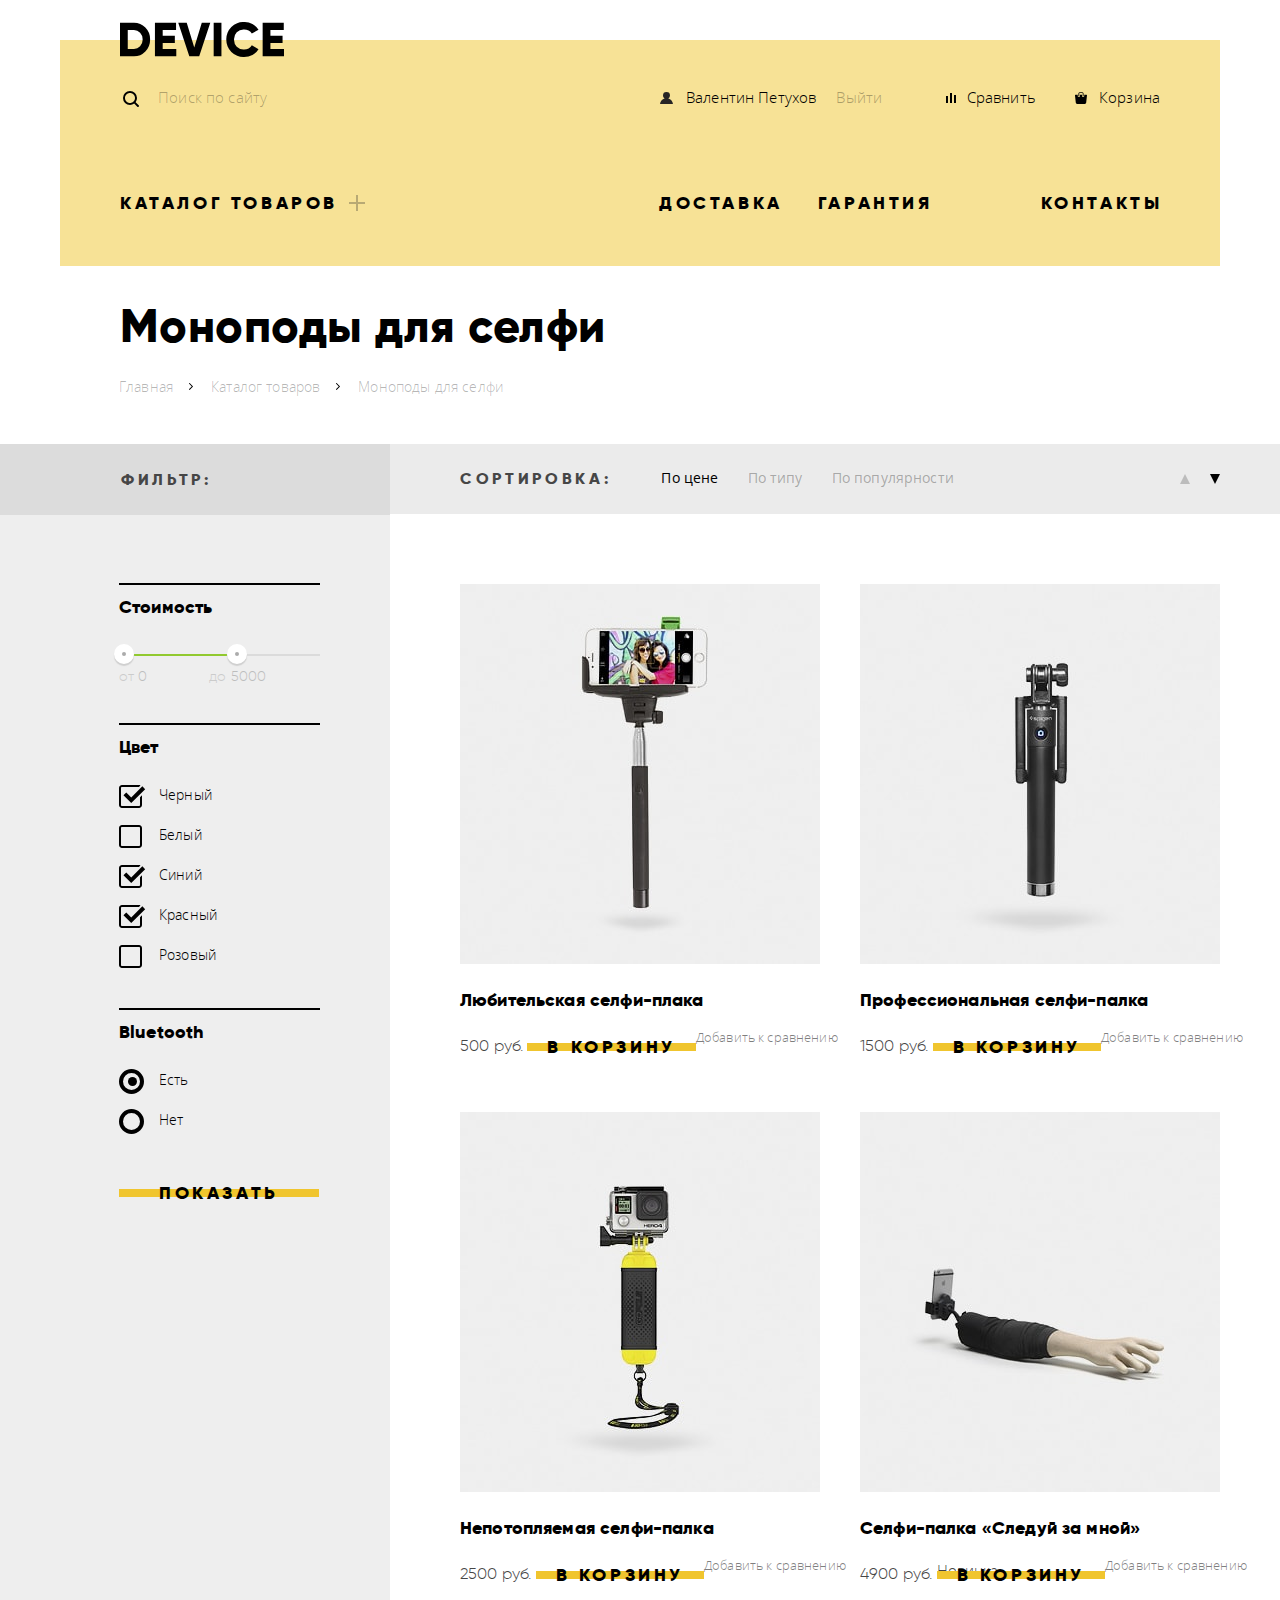
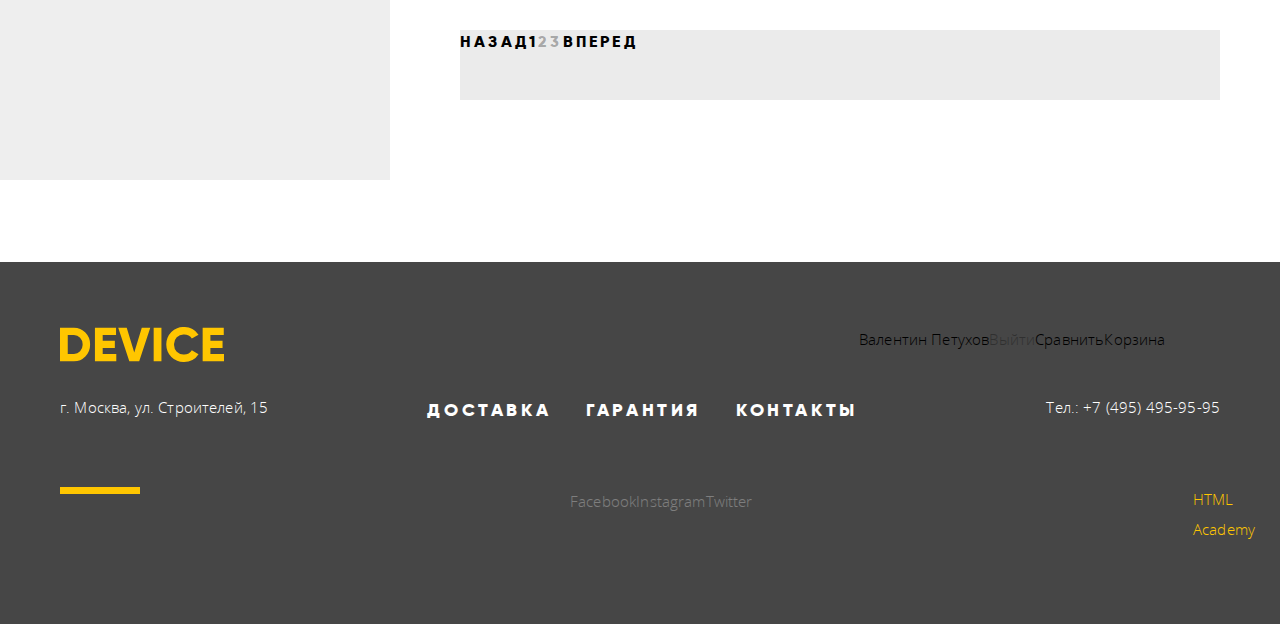
==== catalog.html @ da36613a "Закончил оформление сортировки на странице каталога" ====
<!DOCTYPE html>
<html lang="ru">
  <head>
    <meta charset="utf-8">
    <title>Девайс - Интернет магазин</title>
    <link href="css/normalize.css" rel="stylesheet">
    <link href="css/style.css" rel="stylesheet">
  </head>
  <body>
    <div class="container">
      <header class="main-header">
        <a class="main-header__home-link" href="index.html">
          <img class="logo main-header__logo" src="img/logo.svg" width="164" height="35" alt="Логотип интернет магазина Девайс">
        </a>

        <div class="main-header__row">
          <form class="search-form" action="https://echo.htmlacademy.ru" method="post">
            <label class="search-form__query-label" for="query">Поиск:</label>
            <input class="search-form__query" id="query" type="text" name="query" placeholder="Поиск по сайту">
            <button class="search-form__button" type="submit">Найти</button>
          </form>

          <a class="main-button main-button__icon main-button__icon--login" href="#" aria-label="Открыть личный кабинет">Валентин Петухов</a>
          <a class="main-button main-button__logout" href="#">Выйти</a>
          <a class="main-button main-button--align--right main-button__icon main-button__icon--compare" href="#">Сравнить</a>
          <a class="main-button main-button__icon main-button__icon--cart" href="#">Корзина</a>
        </div>

        <nav class="main-navigation main-header__navigation">
          <ul class="menu">
            <li class="menu__item menu__item--with-submenu">
              <a class="menu__link" href="catalog.html">Каталог товаров</a>
              <ul class="menu__submenu">
                <div class="menu__submenu-col-1">
                  <li class="menu__submenu-item">
                    <a class="menu__submenu-link" href="#">Виртуальная реальность</a>
                  </li>
                  <li class="menu__submenu-item">
                    <a class="menu__submenu-link" href="#">Моноподы для селфи</a>
                  </li>
                  <li class="menu__submenu-item">
                    <a class="menu__submenu-link" href="#">Экшн-камеры</a>
                  </li>
                </div>
                <div class="menu__submenu-col-2">
                  <li class="menu__submenu-item">
                    <a class="menu__submenu-link" href="#">Фитнес-браслеты</a>
                  </li>
                  <li class="menu__submenu-item">
                    <a class="menu__submenu-link" href="#">Умные часы</a>
                  </li>
                </div>
                <div class="menu__submenu-col-3">
                  <li class="menu__submenu-item">
                    <a class="menu__submenu-link" href="#">Квадрокоптеры</a>
                  </li>
                </div>
              </ul>
            </li>
            <li class="menu__item">
              <a class="menu__link" href="#">Доставка</a>
            </li>
            <li class="menu__item">
              <a class="menu__link" href="#">Гарантия</a>
            </li>
            <li class="menu__item">
              <a class="menu__link" href="#">Контакты</a>
            </li>
          </ul>
        </nav>
      </header>
    </div>

    <main class="main-content">
      <div class="container">
        <h1 class="main-content__title">Моноподы для селфи</h1>

        <ul class="breadcrumbs">
          <li class="breadcrumb-item">
            <a class="breadcrumb-item__link" href="index.html">Главная</a>
          </li>
          <li class="breadcrumb-item">
            <a class="breadcrumb-item__link" href="catalog.html">Каталог товаров</a>
          </li>
          <li class="breadcrumb-item">
            <a class="breadcrumb-item__link">Моноподы для селфи</a>
          </li>
        </ul>
      </div>

      <div class="catalog">
        <div class="catalog-filter">
          <div class="catalog-filter-header">
            <h2 class="catalog-filter__title">Фильтр:</h2>
          </div>

          <form class="form catalog-filter__form" action="https://echo.htmlacademy.ru" method="post">
            <fieldset class="form-section">
              <h3 class="form-section__title">Стоимость</h3>
              <div class="price-filter">
                <div class="price-filter__range">
                  <div class="price-filter__range-scale">
                    <div class="price-filter__range-bar"></div>
                  </div>
                  <div class="price-filter__range-toggle price-filter__range-toggle--min"></div>
                  <div class="price-filter__range-toggle price-filter__range-toggle--max"></div>
                </div>
                <div class="price-filter__controls">
                  <label class="form-label price-filter__label">от <input class="form-input price-filter__input" id="min-price" type="number" name="min-price" min="0" value="0"></label>
                  <label class="form-label price-filter__label">до <input class="form-input price-filter__input" id="max-price" type="number" name="max-price" min="1" value="5000"></label>
                </div>
              </div>
            </fieldset>

            <fieldset class="form-section">
              <h3 class="form-section__title">Цвет</h3>
              <ul class="form__components-list">
                <li class="form__component">
                  <label class="form-checkbox">
                    <input class="visually-hidden" id="color-black" type="checkbox" name="color-black" checked>
                    <span class="checkbox-indicator"></span>
                    Черный
                  </label>
                </li>
                <li class="form__component">
                  <label class="form-checkbox">
                    <input class="visually-hidden" id="color-white" type="checkbox" name="color-white">
                    <span class="checkbox-indicator"></span>
                    Белый
                  </label>
                </li>
                <li class="form__component">
                  <label class="form-checkbox">
                    <input class="visually-hidden" id="color-blue" type="checkbox" name="color-blue" checked>
                    <span class="checkbox-indicator"></span>
                    Синий
                  </label>
                </li>
                <li class="form__component">
                  <label class="form-checkbox">
                    <input class="visually-hidden" id="color-red" type="checkbox" name="color-red" checked>
                    <span class="checkbox-indicator"></span>
                    Красный
                  </label>
                </li>
                <li class="form__component">
                  <label class="form-checkbox">
                    <input class="visually-hidden" id="color-pink" type="checkbox" name="color-pink">
                    <span class="checkbox-indicator"></span>
                    Розовый
                  </label>
                </li>
              </ul>
            </fieldset>

            <fieldset class="form-section form-section__bluetooth">
              <h3 class="form-section__title">Bluetooth</h3>
              <ul class="form__components-list">
                <li class="form__component">
                  <label class="form-radio">
                    <input class="visually-hidden" id="bluetooth-have" type="radio" name="bluetooth" value="have" checked> Есть
                    <span class="checkbox-indicator"></span>
                  </label>
                </li>
                <li class="form__component">
                  <label class="form-radio">
                    <input class="visually-hidden" id="bluetooth-havent" value="havent" type="radio" name="bluetooth"> Нет
                    <span class="checkbox-indicator"></span>
                  </label>
                </li>
              </ul>
            </fieldset>
            <button class="button catalog-filter__button" type="submit">Показать</button>
          </form>
        </div>

        <div class="catalog-main">
          <div class="catalog-sort">
            <div class="catalog-sort__container">
              <h2 class="catalog-sort__title">Сортировка:</h2>
              <ul class="catalog-sort__list">
                <li class="catalog-sort__item catalog-sort__item--active">
                  <a class="catalog-sort__link" href="#">По цене</a>
                </li>
                <li class="catalog-sort__item">
                  <a class="catalog-sort__link" href="#">По типу</a>
                </li>
                <li class="catalog-sort__item">
                  <a class="catalog-sort__link" href="#">По популярности</a>
                </li>
              </ul>

              <ul class="catalog-sort__order-list">
                <li class="catalog-sort__order-item">
                  <a class="catalog-sort__order-link catalog-sort__order-link--order--desc" href="#">По возрастанию</a>
                </li>
                <li class="catalog-sort__order-item catalog-sort__item--active">
                  <a class="catalog-sort__order-link catalog-sort__order-link--order--asc" href="#">По убыванию</a>
                </li>
              </ul>
            </div>
          </div> <!-- catalog-sort -->

          <div class="catalog-items">
            <ul class="catalog-items-list">
              <li class="catalog-item">
                <img class="catalog-item__image" src="img/items/item-1.jpg" width="360" height="380" alt="Фото Любительская селфи-плака">
                <h2 class="catalog-item__title">Любительская селфи-плака</h2>
                <span class="catalog-item__price">500 руб.</span>
                <a class="button catalog-item__button-into-cart" href="#">В корзину</a>
                <a class="catalog-item__button-to-compare" href="#">Добавить к сравнению</a>
              </li>
              <li class="catalog-item">
                <img class="catalog-item__image" src="img/items/item-2.jpg" width="360" height="380" alt="Фото Профессиональная селфи-палка">
                <h2 class="catalog-item__title">Профессиональная селфи-палка</h2>
                <span class="catalog-item__price">1500 руб.</span>
                <a class="button catalog-item__button-into-cart" href="#">В корзину</a>
                <a class="catalog-item__button-to-compare" href="#">Добавить к сравнению</a>
              </li>
              <li class="catalog-item">
                <img class="catalog-item__image" src="img/items/item-3.jpg" width="360" height="380" alt="Фото Непотопляемая селфи-палка">
                <h2 class="catalog-item__title">Непотопляемая селфи-палка</h2>
                <span class="catalog-item__price">2500 руб.</span>
                <a class="button catalog-item__button-into-cart" href="#">В корзину</a>
                <a class="catalog-item__button-to-compare" href="#">Добавить к сравнению</a>
              </li>
              <li class="catalog-item catalog-item--new">
                <img class="catalog-item__image" src="img/items/item-4.jpg" width="360" height="380" alt="Фото Селфи-палка «Следуй за мной»">
                <h2 class="catalog-item__title">Селфи-палка «Следуй за мной»</h2>
                <span class="catalog-item__price">4900 руб.</span>
                <span class="catalog-item__new">Новинка</span>
                <a class="button catalog-item__button-into-cart" href="#">В корзину</a>
                <a class="catalog-item__button-to-compare" href="#">Добавить к сравнению</a>
              </li>
            </ul>

            <ul class="pagination catalog-items__pagination">
              <li class="pagination-item">
                <a class="pagination-item__button" href="#">Назад</a>
              </li>
              <li class="pagination-item pagination-item--current">
                <a class="pagination-item__page-button" href="#">1</a>
              </li>
              <li class="pagination-item">
                <a class="pagination-item__page-button" href="#">2</a>
              </li>
              <li class="pagination-item">
                <a class="pagination-item__page-button" href="#">3</a>
              </li>
              <li class="pagination-item">
                <a class="pagination-item__button" href="#">Вперед</a>
              </li>
            </ul>
          </div>
        </div> <!-- catalog-main -->
      </div> <!-- catalog -->
    </main>

    <footer class="main-footer">
      <div class="container">
        <div class="main-footer__row1">
          <a class="home-link main-footer__home-link">
            <img class="logo" src="img/logo_yellow.svg" width="164" height="35" alt="Логотип интернет магазина Девайс">
          </a>

          <div class="main-footer__buttons">
            <a class="main-footer__button main-footer__button--user-cabinet" href="#" aria-label="Открыть личный кабинет">Валентин Петухов</a>
            <a class="main-footer__button main-footer__button--logout" href="#">Выйти</a>
            <a class="main-footer__button main-footer__button--compare" href="#">Сравнить</a>
            <a class="main-footer__button main-footer__button--cart" href="#">Корзина</a>
          </div>
        </div>

        <div class="main-footer__row2">
          <div class="main-navigation main-footer__navigation">
            <ul class="menu menu--white">
              <li class="menu__item">
                <a class="menu__link" href="#">Доставка</a>
              </li>
              <li class="menu__item">
                <a class="menu__link" href="#">Гарантия</a>
              </li>
              <li class="menu__item">
                <a class="menu__link" href="#">Контакты</a>
              </li>
            </ul>
          </div>

          <h2 class="visually-hidden">Наши контакты</h2>

          <p class="main-footer__address">
            <a class="main-footer__link" href="#">г. Москва, ул. Строителей, 15</a>
          </p>
          <p class="main-footer__phone">
            Тел.: <a class="main-footer__link" href="tel:74954959595">+7 (495) 495-95-95</a>
          </p>
        </div>

        <div class="main-footer__row3">
          <div class="main-footer-socials">
            <ul class="socials-list">
              <li class="social-item">
                <a class="social-item__button social-item__button--type--fb" href="#">Facebook</a>
              </li>
              <li class="social-item">
                <a class="social-item__button social-item__button--type--insta" href="#">Instagram</a>
              </li>
              <li class="social-item">
                <a class="social-item__button social-item__button--type--tw" href="#">Twitter</a>
              </li>
            </ul>
          </div>

          <a class="copyright-button" href="https://htmlacademy.ru/intensive/htmlcss">HTML Academy</a>
        </div>
      </div>
    </footer>
  </body>
</html>
---- css/style.css ----
/******** font-faces *********/
@font-face {
  font-weight: 300;
  font-family: "Open Sans";
  font-style: normal;

  src: url("../fonts/opensanslight.woff") format("woff"),
   url("../fonts/opensanslight.woff2") format("woff2");
}

@font-face {
  font-weight: 400;
  font-family: "Open Sans";
  font-style: normal;

  src: url("../fonts/opensans.woff") format("woff"),
  url("../fonts/opensans.woff2") format("woff2");
}

@font-face {
  font-weight: 300;
  font-family: "Gilroy";
  font-style: normal;

  src: url("../fonts/gilroylight.woff") format("woff"),
  url("../fonts/gilroylight.woff2") format("woff2");
}

@font-face {
  font-weight: 800;
  font-family: "Gilroy";
  font-style: normal;

  src: url("../fonts/gilroyextrabold.woff") format("woff"),
  url("../fonts/gilroyextrabold.woff2") format("woff2");
}


/******** common *********/
body {
  margin: 0;
  padding: 0;

  font-weight: 300;
  font-size: 15px;
  line-height: 30px;
  font-family: "Open Sans", Arial, sans-serif;
  color: #464646;

  background-color: #ffffff;
  letter-spacing: 0.01em;
}

a {
  color: #000000;
  text-decoration: none;
}

img {
  max-width: 100%;
  height: auto;
}

.visually-hidden:not(:focus):not(:active),
input[type="checkbox"].visually-hidden,
input[type="radio"].visually-hidden {
  position: absolute;

  width: 1px;
  height: 1px;
  margin: -1px;
  border: 0;
  padding: 0;

  white-space: nowrap;

  clip-path: inset(100%);
  clip: rect(0 0 0 0);
  overflow: hidden;
}

.container {
  width: 1160px;
  margin: 0 auto;
  padding: 0 20px;
}

.main-content__title {
  margin: 0;
  margin-top: 36px;
  margin-bottom: 21px;
  padding: 0;
  padding-left: 60px;

  font-weight: 800;
  font-size: 47px;
  line-height: 48px;
  font-family: "Gilroy", Arial, sans-serif;
  color: #000000;
  letter-spacing: 0.01em;
}

.section-title {
  margin: 0;
  margin-bottom: 43px;
  padding: 0;

  font-weight: 800;
  font-size: 47px;
  line-height: 48px;
  font-family: "Gilroy", Arial, sans-serif;
  color: #000000;
  letter-spacing: 0.01em;
}


/******** form *********/
.form-section {
  margin: 0;
  margin-top: 27px;
  padding: 0;

  border: none;
  border-top: 2px solid #000000;
}

.form-section__title {
  margin: 0;
  margin-top: 10px;
  padding: 0;

  font-weight: 800;
  font-size: 18px;
  line-height: 24px;
  font-family: "Gilroy", Arial, sans-serif;
  color: #000000;
}


.form__components-list {
  margin: 0;
  margin-top: 16px;
  padding: 0;

  list-style: none;
}

.form-checkbox {
  position: relative;

  padding-left: 40px;

  font-size: 14px;
  line-height: 40px;
  color: #000000;

  cursor: pointer;
}

.form-checkbox input[type="checkbox"] + .checkbox-indicator {
  position: absolute;
  top: 0;
  left: 0;

  height: 23px;
  width: 27px;

  background: url("../img/checkbox_off.svg") 0 0 no-repeat;
}

.form-checkbox input[type="checkbox"]:checked + .checkbox-indicator {
  background-image: url("../img/checkbox_on.svg")
}

.form-radio {
  position: relative;

  padding-left: 40px;

  font-size: 14px;
  line-height: 40px;
  color: #000000;

  cursor: pointer;
}

.form-radio input[type="radio"] + .checkbox-indicator {
  position: absolute;
  top: 50%;
  left: 0;

  height: 17px;
  width: 17px;
  margin-top: -11px;

  border: 4px solid #000000;
  border-radius: 50%;
}

.form-radio input[type="radio"]:checked + .checkbox-indicator::before {
  content: "";
  position: absolute;
  top: 50%;
  left: 50%;

  height: 9px;
  width: 9px;
  margin-top: -4px;
  margin-left: -4px;

  background-color: #000000;
  border-radius: 50%;
}

.form-checkbox:hover input[type="checkbox"] + .checkbox-indicator,
.form-radio:hover input[type="radio"] + .checkbox-indicator {
  opacity: 0.6;
}

.form-checkbox:active input[type="checkbox"] + .checkbox-indicator,
.form-radio:active input[type="radio"] + .checkbox-indicator {
  opacity: 1;
}

.form-checkbox input[type="checkbox"]:disabled + .checkbox-indicator,
.form-radio input[type="radio"]:disabled + .checkbox-indicator {
  opacity: 0.25;
}

.form-checkbox input[type="checkbox"]:focus + .checkbox-indicator,
.form-radio input[type="radio"]:focus + .checkbox-indicator {
  outline: thin dotted;
  outline: 5px auto -webkit-focus-ring-color;
}

/******** button *********/
.button {
  position: relative;
  z-index: 1;

  display: inline-block;
  box-sizing: border-box;
  min-height: 40px;
  padding: 0 20px;

  font-weight: 700;
  font-size: 18px;
  line-height: 40px;
  font-family: "Gilroy", Arial, sans-serif;
  vertical-align: middle;
  text-align: center;
  color: #000000;
  text-transform: uppercase;
  letter-spacing: 0.2em;

  background-color: transparent;
  border: none;
}

.button::before {
  content: "";
  position: absolute;
  top: 50%;
  left: 0;
  z-index: -1;

  width: 100%;
  height: 8px;
  margin-top: -4px;

  background-color: #f0c52e;
}

.button:hover::before {
  top: 0;

  height: 100%;
  margin: 0;
}

.button:active {
  color: rgba(0, 0, 0, 0.3);
}


/******** breadcrumbs *********/
.breadcrumbs {
  display: flex;
  margin: 0;
  margin-bottom: 43px;
  padding: 0;
  padding-left: 21px;
  list-style: none;
}

.breadcrumb-item {
  position: relative;
  padding-left: 38px;
}

.breadcrumb-item:not(:first-child)::before {
  content: "";
  position: absolute;
  top: 12px;
  left: 16px;

  display: block;
  height: 7px;
  width: 4px;

  background: url("../img/nav-arrow.svg") 0 0 no-repeat;
}

.breadcrumb-item__link {
  font-weight: 300;
  font-size: 14px;
  line-height: 24px;
  font-family: "Open Sans", Arial, sans-serif;
  color: rgba(0, 0, 0, 0.3);
}

.breadcrumb-item__link:hover,
.breadcrumb-item__link:focus {
  color: rgba(0, 0, 0, 0.6);
}

.breadcrumb-item__link:active {
  color: rgba(0, 0, 0, 0.1);
}


/******** main-header *********/
.main-header {
  display: flex;
  flex-direction: column;
  margin-top: 40px;
  padding: 42px 60px 48px;

  position: relative;

  background-color: #f7e296;
}

.main-header__row {
  display: flex;
  flex-shrink: 0;
  margin-bottom: 27px;
}

.home-link:hover,
.home-link:focus {
  opacity: 0.6;
}

.home-link:active {
  opacity: 0.3;
}

.main-header__home-link {
  position: absolute;
  top: -18px;
}

.logo {
  width: 164px;
  height: 35px;
}

.main-button {

  display: block;

  vertical-align: middle;
  color: #000000;

  margin-left: 37px;
}

.main-button:hover,
.main-button:focus {
  opacity: 0.6;
}

.main-button:active {
  opacity: 0.3;
}

.main-button--align--right {
  margin-left: auto;
}

.main-button__icon {
  position: relative;
  padding-left: 26px;
}

.main-button__icon::before {
  content: "";
  position: absolute;
  top: 9px;
  left:0;

  width: 13px;
  height: 13px;

  background-repeat: no-repeat;
  background-position: center;
}

.main-button__icon--login::before {
  background-image: url("../img/icons/user.svg");
}

.main-button__icon--compare::before {
  left: 4px;
  background-image: url("../img/icons/compare.svg");
}

.main-button__icon--cart::before {
  left: 2px;
  background-image: url("../img/icons/cart.svg");
}

.main-button__logout {
  margin-left: 20px;
  opacity: 0.3;
}


/******** search-form *********/
.search-form {
  width: 441px;
  margin: 0;
  margin-right: 62px;
  padding: 0;

}

.search-form__query-label {
  position: relative;

  display: inline-block;
  margin: 0;
  padding: 0;

  font-size: 0px;
}

.search-form__query-label::before {
  content: "";
  position: absolute;
  top: 0;
  left: 3px;

  width: 16px;
  height: 16px;

  background-image: url("../img/icons/search.svg");
  background-repeat: no-repeat;
  background-position: center;
}

.search-form__query {
  box-sizing: border-box;
  width: 356px;
  margin: 0;
  margin-left: -5px;
  padding: 0;
  padding-bottom: 8px;
  padding-left: 38px;

  font: inherit;
  letter-spacing: inherit;
  vertical-align: middle;

  background: none;
  border: none;
  border-bottom: 2px solid transparent;
}

.search-form__query::-webkit-input-placeholder {
    color: rgba(0, 0, 0, 0.3);
 }
.search-form__query:-ms-input-placeholder {
  color: rgba(0, 0, 0, 0.3);
}
.search-form__query::-ms-input-placeholder {
  color: rgba(0, 0, 0, 0.3);
}
.search-form__query::placeholder {
  color: rgba(0, 0, 0, 0.3);
}

.search-form__query:focus::-webkit-input-placeholder,
.search-form__query:hover::-webkit-input-placeholder {
    color: rgba(0, 0, 0, 0.6);
 }
.search-form__query:focus:-ms-input-placeholder,
.search-form__query:hover:-ms-input-placeholder {
  color: rgba(0, 0, 0, 0.6);
}
.search-form__query:focus::-ms-input-placeholder,
.search-form__query:hover::-ms-input-placeholder {
  color: rgba(0, 0, 0, 0.6);
}
.search-form__query:focus::placeholder,
.search-form__query:hover::placeholder {
  color: rgba(0, 0, 0, 0.6);
}

.search-form__query:focus {
  border-bottom: 2px solid #000000;
  outline: none;
}

.search-form__button {
  width: 85px;
  height: 49px;
  margin-top: -10px;
  margin-left: -4px;

  font: inherit;
  vertical-align: middle;
  text-align: center;
  color: #000000;

  background: none;
  border: 2px solid #000000;
  visibility: hidden;
}

.search-form__button:focus,
.search-form__button:hover,
.search-form__query:focus + .search-form__button {
  visibility: visible;
}

.search-form__button:hover,
.search-form__button:focus {
  color: rgb(255, 255, 255);

  background-color: #000000;
}

.search-form__button:active {
  color: rgba(255, 255, 255, 0.3);

  background-color: #000000;
}


/******** menu *********/
.menu {
  display: flex;
  flex-wrap: nowrap;
  margin: 0;
  padding: 0;
  list-style: none;
}

.menu__item {
  flex-shrink: 0;
}

.menu__item:nth-child(2) {
  margin-left: 291px;
}

.menu__item:nth-child(3) {
  margin-left: 35px;
}

.menu__item:last-child {
  margin-left: 108px;
}

.menu__item--with-submenu {
  position: relative;
  padding-right: 30px;
}

.menu__item--with-submenu::before,
.menu__item--with-submenu::after {
  content: "";
  position: absolute;
  top: 14px;
  right: 3px;

  width: 16px;
  height: 2px;

  background-color: #b8a974;
}

.menu__item--with-submenu::after {
  transform: rotate(90deg);
}

.menu__link {
  font-weight: 800;
  font-size: 18px;
  line-height: 24px;
  font-family: "Gilroy", Arial, sans-serif;
  color: #000000;
  text-transform: uppercase;
  letter-spacing: 0.2em;
}

.menu__link:hover,
.menu__link:focus {
  opacity: 0.6;
}

.menu__link:active {
  opacity: 0.3;
}

.menu__submenu {
  position: absolute;
  left: -60px;
  z-index: 10;

  display: none;
  justify-content: space-between;
  width: 600px;
  margin: 0;
  padding: 21px 500px 31px 60px;

  list-style: none;

  background-color: #f7e296;
}

.menu__link:focus + .menu__submenu,
.menu__item--with-submenu:hover > .menu__submenu,
.menu__submenu:focus {
  display: flex;
}

.menu__submenu-col-1 {
  width: 200px;
}

.menu__submenu-col-2,
.menu__submenu-col-3 {
  width: 160px;
}

.menu__submenu-link {
  display: block;
  padding-bottom: 6px;

  color: #000000;
}

.menu__submenu-link:hover,
.menu__submenu-link:focus {
  opacity: 0.6;
}

.menu__submenu-link:active {
  opacity: 0.3;
}

.menu--white .menu__link {
  color: #ffffff;
}


/******** slides *********/
.slides {
  position: relative;

  min-height: 520px;
  margin-bottom: 74px;

  box-shadow: inset 0 112px 0 0 #f7e296;
}

.slides::before {
  content: "";
  position: absolute;
  top: 38px;
  right: 460px;

  width: 100px;
  height: 7px;

  background-color: #ffffff;
}

.slides-list {
  margin: 0;
  padding: 0;

  list-style: none;

  counter-reset: slides-counter;
}

.slide {
position: relative;

  display: flex;
  justify-content: space-between;

  counter-increment: slides-counter;
}

.slide::before {
  content: "0" counter(slides-counter);
  position: absolute;
  top: 61px;
  left: 905px;

  font-weight: 800;
  font-size: 179px;
  font-family: "Gilroy", Arial, sans-serif;
  color: #ffffff;
}

.slide-1::before {
  left: 928px;
}

.slide-2::before {
  left: 905px;
}

.slide-3::before {
  left: 901px;
}

.slide__image-container {
  position: relative;
  width: 560px;
}

.slide__image {
  display: block;
}

.slide-1 .slide__image {
  margin: 0 auto;
}

.slide-2 .slide__image {
  position: absolute;
  top: 13px;
  left: 116px;
}

.slide-3 .slide__image {
  position: absolute;
  top: 66px;
  left: 31px;
}

.slide__details {
  z-index: 1;

  display: flex;
  flex-direction: column;
  width: 501px;
  padding-right: 59px;
}

.slide__lead {
  display: block;
  margin-top: 80px;

  font-weight: 800;
  font-size: 47px;
  line-height: 56px;
  font-family: "Gilroy", Arial, sans-serif;
  color: #000000;
  letter-spacing: 0.01em;
}

.slide__description {
  margin: 0;
  margin-top: 20px;
  padding: 0;
  padding-right: 40px;
}

.slide-1 .slide__description {
  padding-right: 20px;
}

.slide__detail-button {
  width: 220px;
  margin: 42px 0 48px;
}

.slide__parameters {
  order: 3;
  border-collapse: collapse;
}

.slide__parameters tbody {
  display: flex;
  margin-left: -76px;
}

.slide__parameters tr {
  display: flex;
  flex-direction: column;
  margin-left: 76px;
}

.slide-3 .slide-3__parameter-2 {
  margin-left: 43px;
}

.slide__parameter-name {
  padding-top: 7px;

  font-size: 13px;
  line-height: 20px;
  order: 1;
}

.slide__parameter-value {
  font-weight: 300;
  font-size: 36px;
  line-height: 48px;
  font-family: "Gilroy", Arial, sans-serif;
  color: #000000;
}

.slides__buttons {
  position: absolute;
  right: 93px;
  bottom: 177px;

  display: flex;
  margin: 0;
  padding: 0;

  list-style: none;
}

.slides__button {
  position: relative;

  width: 12px;
  height: 12px;
  margin-left: 31px;

  font-size: 0;
}

.slides__button::before {
  content: "";
  position: absolute;
  top: 0;
  left: 0;

  width: 11px;
  height: 11px;

  border: 1px solid #000000;
  border-radius: 50%;
}

.slides__button--active::after {
  content: "";
  position: absolute;
  top: 4px;
  left: 4px;

  width: 3px;
  height: 3px;

  border: 1px solid #000000;
  border-radius: 50%;
}


/******** popular-categories *********/
.popular-categories {
  margin-bottom: 71px;
}

.catalog-categories-list {
  display: flex;
  flex-wrap: wrap;
  margin: 0;
  margin-top: -40px;
  margin-left: -40px;
  padding: 0;

  list-style: none;
}

.catalog-category {
  width: 160px;
  margin-top: 40px;
  margin-left: 40px;

}

.catalog-category__button {
  position: relative;

  display: block;
  box-sizing: border-box;
  min-height: 250px;
  padding-top: 192px;

  font-weight: 800;
  font-size: 18px;
  line-height: 24px;
  font-family: "Gilroy", Arial, sans-serif;
  color: #000000;
}


 .catalog-category__button::before {
  content: "";
  position: absolute;
  top: 0;
  left: 0;

  width: 160px;
  height: 160px;

  background-color: #f7e296;
}

.catalog-category__button:hover::before ,
.catalog-category__button:focus::before {
  background-color: #f0c52e;
}

.catalog-category__button::after {
  content: "";
  position: absolute;
  top: 0;
  left: 0;

  width: 160px;
  height: 160px;

  background-repeat: no-repeat;
  background-position: center;
}

.catalog-category--vr .catalog-category__button::after {
  background-image: url("../img/categories/vr.svg");
}

.catalog-category--monopod .catalog-category__button::after {
  top: 19px;

  background-image: url("../img/categories/monopod.svg");
}

.catalog-category--action-camera .catalog-category__button::after {
  left: 5px;

  background-image: url("../img/categories/action_camera.svg");
}

.catalog-category--fitness-band .catalog-category__button::after {
  background-image: url("../img/categories/fitness_band.svg");
}

.catalog-category--smart-watch .catalog-category__button::after {
  left: 4px;

  background-image: url("../img/categories/smart_watch.svg");
}

.catalog-category--quadrupter .catalog-category__button::after {
  top: 2px;

  background-image: url("../img/categories/quadrupter.svg");
}

.catalog-category__button:active {
  color: rgba(0, 0, 0, 0.3);
}

.catalog-category__button:active::after {
  opacity: 0.3;
}


/******** services *********/
.services {
  min-height: 288px;
  margin-bottom: 94px;
  padding-top: 100px;

  background-color: #e5e5e5;
  background-clip: content-box;
}

.services__container {
  display: flex;
  justify-content: space-between;
  margin-top: -100px;
}

.services__buttons {
  min-height: 263px;
  width: 277px;
  margin: 0;
  padding: 0;
  padding-top: 56px;

  list-style: none;

  border-right: 7px solid #000000;
}

.services__buttons li {
  margin-top: 24px;
}

.service-button {
  box-sizing: content-box;
  width: 160px;
  padding: 0;
}

.service-button--active,
.service-button:active {
  padding-right: 120px;

  color: #f7e184;

  background-color: #000000;
}

.service-button--active::before,
.service-button:active::before {
  display: none;
}

.services-list {
  width: 700px;
  margin: 0;
  padding: 0;
  padding-right: 60px;

  list-style: none;
}

.service {
  position: relative;
}

.service::before {
  content: "";
  position: absolute;

  background-repeat: no-repeat;
}

.service--delivery::before {
  top: 19px;
  right: 7px;

  width: 136px;
  height: 164px;

  background-image: url("../img/delivery.svg");
}

.service--warranty::before {
  top: -5px;
  right: -14px;

  width: 171px;
  height: 195px;

  background-image: url("../img/warranty.svg");
}

.service--credit::before {
  top: -5px;
  right: 9px;

  width: 156px;
  height: 188px;

  background-image: url("../img/credit.svg");
}

.service__title {
  margin: 0;
  margin-top: 66px;
  padding: 0;

  font-weight: 800;
  font-size: 47px;
  line-height: 63px;
  font-family: "Gilroy", Arial, sans-serif;
  color: #000000;
  letter-spacing: 0.03em;
}

.service__description {
  margin: 0;
  margin-top: 23px;
  padding: 0;
  padding-right: 210px;

  letter-spacing: 0.02em;
}


/******** brands *********/
.brands {
  margin-bottom: 80px;
}

.brands-list {
  display: flex;
  flex-wrap: wrap;
  justify-content: center;
  margin: 0;
  margin-left: -40px;
  padding: 0;

  list-style: none;
}

.brand {
  width: 260px;
  height: 100px;
  margin-left: 40px;
  filter: grayscale(100%);
  opacity: 0.2;
}

.brand:hover {
  filter: none;
  opacity: 1;
}

.about-and-contacts-row {
  display: flex;
  justify-content: space-between;
}

/******** about *********/
.about {
  position: relative;

  width: 480px;
  padding-top: 65px;
  padding-right: 80px;
}

.about::before {
  content: "";
  position: absolute;
  top: 13px;
  left: 0;

  display: block;
  width: 80px;
  height: 7px;

  background-color: #000000;
}

.about__text {
  margin: 0;
  margin-bottom: 30px;
  padding: 0;

  letter-spacing: 0;
}

.delivery-list {
  margin: 0;
  margin-top: 66px;
  padding: 0;

  list-style: none;
}

.delivery-item {
  position: relative;

  padding-left: 35px;

  font-weight: 800;
  font-size: 16px;
  line-height: 40px;
  font-family: "Gilroy", Arial, sans-serif;
  color: #000000;
}

.delivery-item::before {
  content: "";
  position: absolute;
  top: 16px;
  left: 1px;

  width: 4px;
  height: 4px;

  border: 2px solid #e5e5e5;
  border-radius: 50%;
}

.about__button {
  width: 260px;
  margin-top: 54px;
}


/******** contacts *********/
.contacts {
  position: relative;

  width: 560px;
  padding-top: 65px;
}

.contacts::before {
  content: "";
  position: absolute;
  top: 13px;
  left: 0;

  display: block;
  width: 80px;
  height: 7px;

  background-color: #000000;
}

.contacts__text {
  margin: 0;
  margin-bottom: 40px;
  padding: 0;

  letter-spacing: 0;
}

.contacts__map-image {
  width: 560px;
  height: 220px;
}

.contacts__button {
  width: 260px;
  margin-top: 61px;
}


/******** main-footer *********/
.main-footer {
  margin-top: 82px;
  padding: 65px 0 80px;

  color: #ffffff;

  background-color: #464646;
}

.main-footer__row1 {
  display: flex;
  justify-content: space-between;
  margin-bottom: 21px;
}

.main-footer__row2 {
  display: flex;
  margin-bottom: 45px;
}

.main-footer__row3 {
  position: relative;

  display: flex;
}

.main-footer__row3::before {
  content: "";
  position: absolute;
  bottom: 50px;
  left: 0;

  display: block;
  height: 7px;
  width: 80px;

  background-color: #ffc600;
}

.main-footer__buttons {
  display: flex;
  min-width: 361px;
  margin-top: -3px;
}

.main-footer__buttons .main-button {
  color: rgba(255, 255, 255, 0.7);
}

.main-footer__buttons .main-button:hover,
.main-footer__buttons .main-button:focus {
  color: rgba(255, 255, 255, 1);
}

.main-footer__buttons .main-button:active {
  color: rgba(255, 255, 255, 0.3);
}

.main-footer__buttons .main-button__icon--login::before {
  background-image: url("../img/icons/user_yellow.svg");
}

.main-footer__buttons .main-button__icon--compare::before {
  left: 4px;

  background-image: url("../img/icons/compare_yellow.svg");
}

.main-footer__buttons .main-button__icon--cart::before {
  left: 2px;

  background-image: url("../img/icons/cart_yellow.svg");
}

.main-footer__button--logout {
  opacity: 0.3;
}

.main-footer__navigation {
  order: 1;
  margin-top: 3px;
  margin-left: 124px;
}

.main-footer__navigation .menu__item {
  margin-left: 35px;
}


.main-footer__address {
  order: 0;
  margin: 0;
  padding: 0;
}

.main-footer__phone {
  order: 2;
  margin: 0;
  margin-left: auto;
  padding: 0;
}

.main-footer__link {
  color: #ffffff;
}

.main-footer-socials {
  margin-top: 16px;
  margin-left: 510px;
}

.socials-list {
  display: flex;
  justify-content: space-between;
  width: 140px;
  margin: 0;
  padding: 0;

  list-style: none;
}

.social-item__button {
  color: #ffffff;

  opacity: 0.3;
}

.social-item__button:hover,
.social-item__button:focus {
  opacity: 0.6;
}

.social-item__button:active {
  opacity: 0.1;
}

.social-item__image {
  width: 32px;
  height: 32px;
}

.copyright-button {
  margin-top: 14px;
  margin-left: 483px;

  color: #ffc600;
}

.copyright-button:hover,
.copyright-button:focus {
  opacity: 0.6;
}

.copyright-button:active {
  opacity: 0.3;
}

.copyright-button__image {
  width: 27px;
  height: 35px;
}


/******** modal-contacts *********/
.contacts-form__label {
  font-weight: 800;
  font-size: 18px;
  line-height: 24px;
  font-family: "Gilroy", Arial, sans-serif;
  color: #000000;
}


/******** catalog *********/
.catalog {
  display: flex;
}

/******** catalog-filter *********/
.catalog-filter {
  flex-grow: 1;
  flex-shrink: 0;
  width: 330px;

  background-color: #eeeeee;
}

.catalog-filter-header {
  display: flex;
  justify-content: flex-end;

  background-color: #dcdcdc;
}

.catalog-filter__title {
  box-sizing: border-box;
  width: 330px;
  margin: 0;
  margin-top: 24px;
  margin-bottom: 23px;
  padding-left: 61px;

  font-weight: 800;
  font-size: 16px;
  line-height: 24px;
  font-family: "Gilroy", Arial, sans-serif;
  text-transform: uppercase;
  letter-spacing: 0.23em;
}

.catalog-filter__form {
  box-sizing: border-box;
  width: 271px;
  margin-top: 68px;
  margin-left: auto;
  padding-right: 70px;
}

.price-filter {
  margin-top: 23px;
}

.price-filter__range {
  position: relative;

  height: 12px;
  padding-top: 12px;
}

.price-filter__range-scale {
  height: 2px;

  background-color: #dbdbdb
}

.price-filter__range-bar {
  width: 59%;
  height: 2px;

  background-color: #91c92f
}

.price-filter__range-toggle {
  position: absolute;
  top: 2px;
  left: 0;

  width: 4px;
  height: 4px;
  padding: 0;

  background-color: #ababab;
  border: 8px solid #ffffff;
  border-radius: 50%;
  box-shadow: 0 2px 1px 0 #cfcfcf;
  cursor: pointer;
}

.price-filter__range-toggle:active {
  width: 5px;
  height: 5px;
}

.price-filter__range-toggle--min {
  left: -5px;
}

.price-filter__range-toggle--max{
  left: 108px;
}

.price-filter__controls {
    font-size: 0;
    opacity: 0.2;
}

.price-filter__label {
  display: inline-block;
  width: 90px;

  font-weight: 300;
  font-size: 14px;
  line-height: 20px;
  font-family: "Gilroy", Arial, sans-serif;
}

.price-filter__input {
  width: 55px;
  padding: 2px 0;

  font-weight: 300;
  font-size: 14px;
  font-family: "Gilroy", Arial, sans-serif;
  color: #000000;

  background: none;
  border: none;
}

.form-section__bluetooth {
  margin-top: 33px;
}

.catalog-filter__button {
  width: 200px;
  margin-top: 33px;
}

.catalog-main {
  flex-grow: 1;
  width: 830px;
}

/******** catalog-sort *********/
.catalog-sort {
  background-color: #ebebeb;
}

.catalog-sort__container {
  display: flex;
  width: 760px;
  min-height: 70px;
  padding-left: 70px;
}

.catalog-sort__title {
  margin: 0;
  margin-top: 23px;

  font-weight: 800;
  font-size: 16px;
  line-height: 24px;
  font-family: "Gilroy", Arial, sans-serif;
  vertical-align: middle;
  text-transform: uppercase;
  letter-spacing: 0.23em;
}

.catalog-sort__list {
  display: flex;
  margin: 0;
  margin-top: 18px;
  margin-left: 21px;
  padding: 0;

  list-style: none;
}

.catalog-sort__item {
  margin-left: 29px;
}

.catalog-sort__link {
  font-weight: 400;
  font-size: 14px;
  line-height: 18px;
  color: rgba(0, 0, 0, 0.3);
}


.catalog-sort__link:hover,
.catalog-sort__link:focus {
  color: rgba(0, 0, 0, 0.6);
}

.catalog-sort__link:active {
  color: #000000;
}

.catalog-sort__item--active .catalog-sort__link {
  color: #000000;
}

.catalog-sort__order-list {
  display: flex;
  margin: 0;
  margin-top: 30px;
  margin-left: auto;
  padding: 0;

  list-style: none;
}

.catalog-sort__order-item {
  margin-left: 20px;
}

.catalog-sort__order-link {
  position: relative;

  display: block;
  width: 10px;

  font-size: 0;
}

.catalog-sort__order-link:before {
  content: "";
  position: absolute;

  display: block;

  border: 10px solid #000000;
  border-right-width: 5px;
  border-right-color: transparent;
  border-left-width: 5px;
  border-left-color: transparent;
  opacity: 0.2;
}

.catalog-sort__order-link--order--asc:before {
  border-bottom-width: 0;
}

.catalog-sort__order-link--order--desc:before {
  border-top-width: 0;
}

.catalog-sort__item--active .catalog-sort__order-link:before {
  opacity: 1;
}

/******** catalog-items *********/
.catalog-items {
  width: 760px;
  padding: 70px 0 80px 70px;
}

.catalog-items-list {
  display: flex;
  flex-wrap: wrap;
  margin: 0;
  margin-top: -45px;
  margin-left: -40px;
  padding: 0;

  list-style: none;
}

.catalog-item {
  flex-shrink: 0;
  margin-top: 45px;
  margin-left: 40px;
}

.catalog-item__title {
  font-weight: 800;
  font-size: 18px;
  line-height: 24px;
  font-family: "Gilroy", Arial, sans-serif;
  color: #000000;
}

.catalog-item__price {
  font-weight: 300;
  font-size: 16px;
  line-height: 24px;
  font-family: "Gilroy", Arial, sans-serif;
  color: #464646;
}

.catalog-item__new {
  position: absolute;
}
.catalog-item__button-to-compare {
  position: absolute;
  font-size: 13px;
  line-height: 20px;
  color: rgba(0, 0, 0, 0.5);
}

.catalog-item__button-to-compare:hover,
.catalog-item__button-to-compare:focus {
  color: #000000;
}

.catalog-item__button-to-compare:active {
  color: rgba(0, 0, 0, 0.2);
}


/******** pagination *********/
.pagination {
  display: flex;
  margin: 0;
  padding: 0;

  list-style: none;
  font-weight: 800;
  font-size: 16px;
  line-height: 24px;
  font-family: "Gilroy", Arial, sans-serif;
  color: #000000;
  text-transform: uppercase;
  letter-spacing: 0.2em;

  background-color: #ebebeb;

  /*------- temporary -------*/
  min-height: 70px;
}

.pagination-item__button:hover,
.pagination-item__button:focus {
  background-color: #d9d9d9;
}

.pagination-item__button:active {
  color: rgba(0, 0, 0, 0.3);
}

.pagination-item__page-button {
  color: rgba(0, 0, 0, 0.3);
}

.pagination-item__page-button:hover,
.pagination-item__page-button:focus {
  color: rgba(0, 0, 0, 0.6);
}

.pagination-item__page-button:active {
  color: #000000;
}

.pagination-item--current .pagination-item__page-button {
  color: #000000;
}

.catalog-items__pagination {
  margin-top: 35px;
}
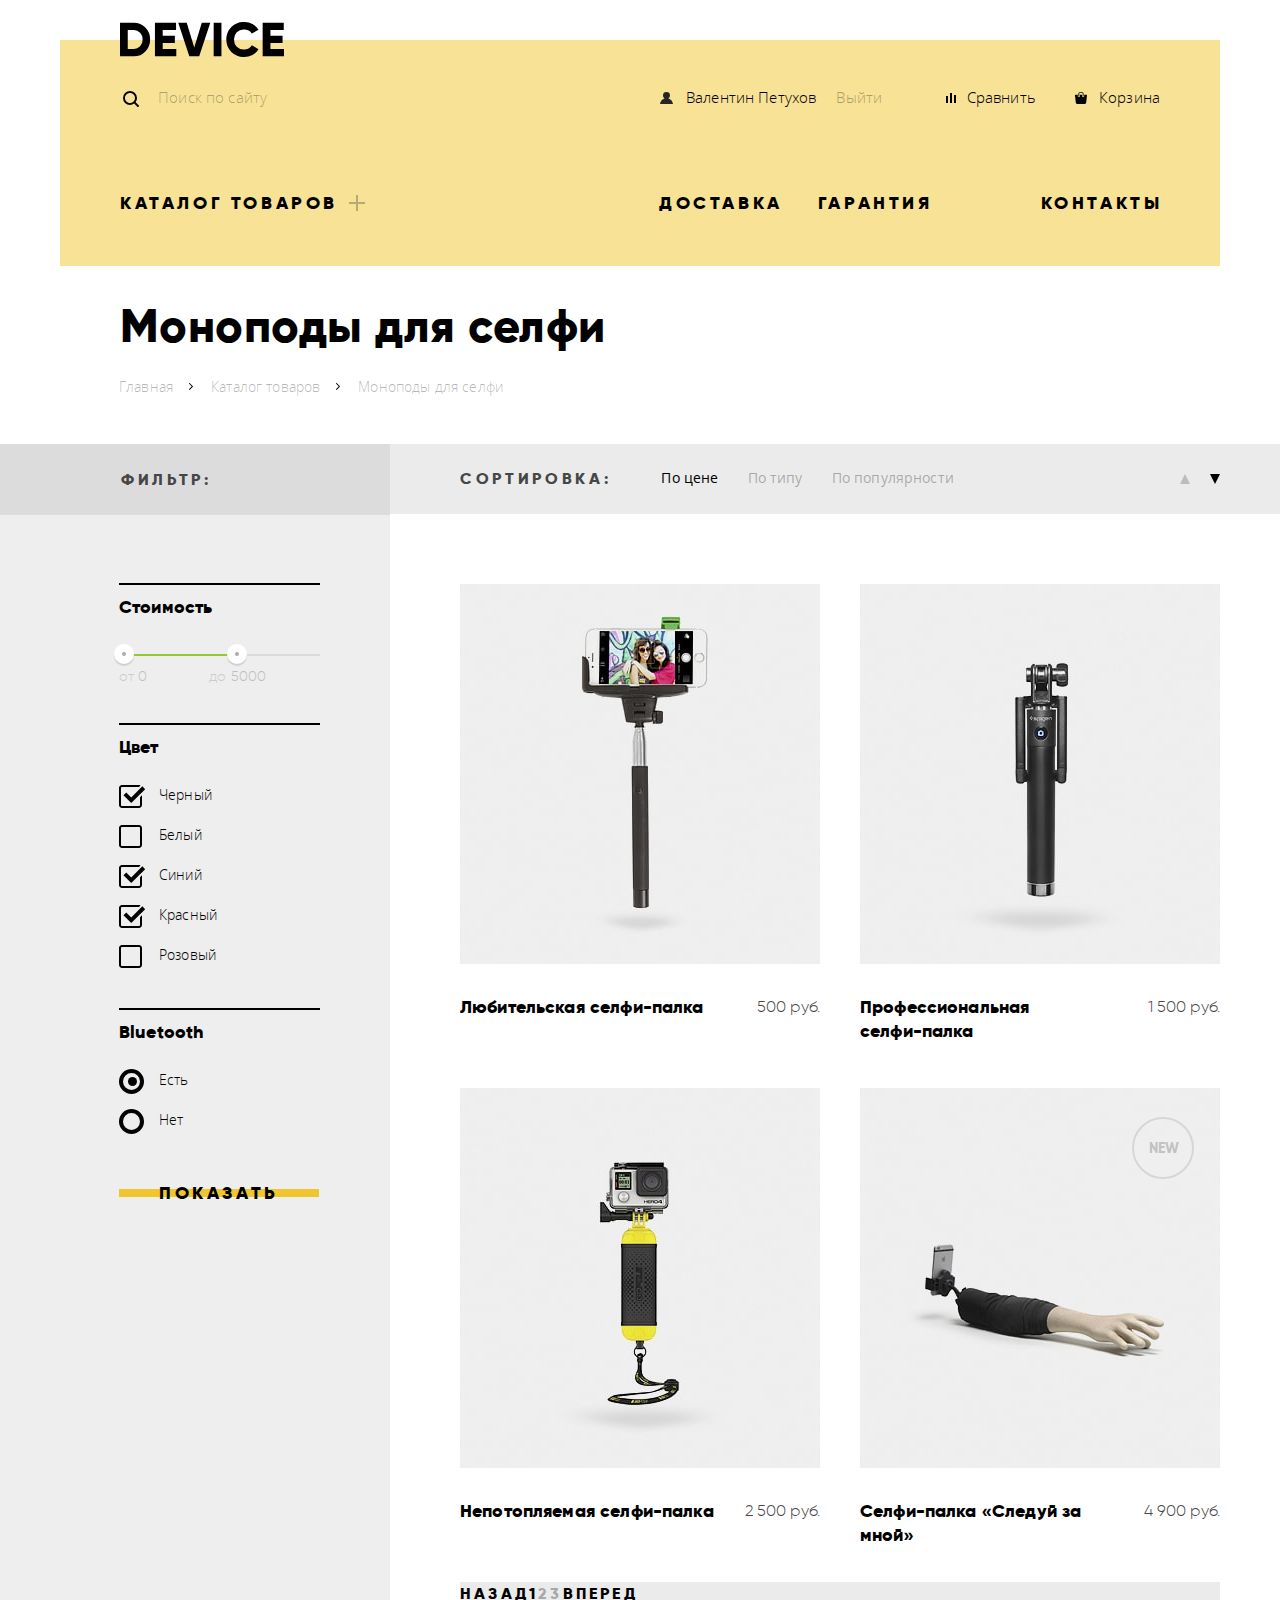
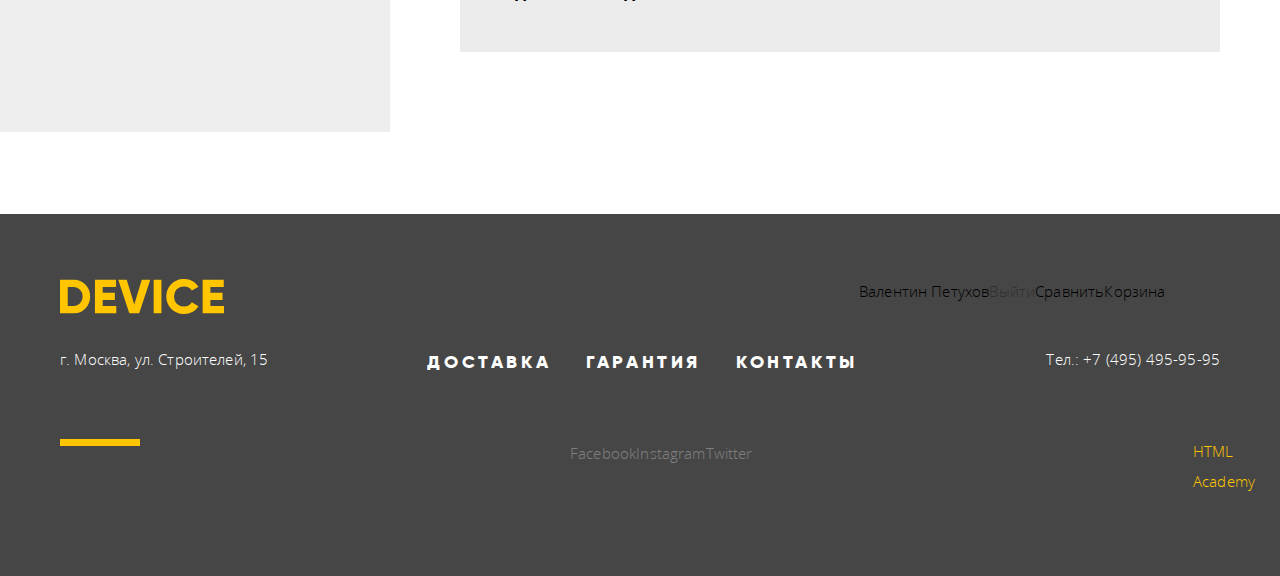
==== commit 3eaecd10: "Закончил оформление карточек товара на странице каталога" ====
--- a/catalog.html
+++ b/catalog.html
@@ -205,32 +205,49 @@
             <ul class="catalog-items-list">
               <li class="catalog-item">
                 <img class="catalog-item__image" src="img/items/item-1.jpg" width="360" height="380" alt="Фото Любительская селфи-плака">
-                <h2 class="catalog-item__title">Любительская селфи-плака</h2>
-                <span class="catalog-item__price">500 руб.</span>
-                <a class="button catalog-item__button-into-cart" href="#">В корзину</a>
-                <a class="catalog-item__button-to-compare" href="#">Добавить к сравнению</a>
+                <div class="catalog-item__description">
+                  <h2 class="catalog-item__title">Любительская селфи-палка</h2>
+                  <span class="catalog-item__price">500 руб.</span>
+                </div>
+                <div class="catalog-item__controls">
+                  <a class="button catalog-item__button-into-cart" href="#">В корзину</a>
+                  <a class="catalog-item__button-to-compare" href="#">Добавить к сравнению</a>
+                </div>
               </li>
               <li class="catalog-item">
                 <img class="catalog-item__image" src="img/items/item-2.jpg" width="360" height="380" alt="Фото Профессиональная селфи-палка">
-                <h2 class="catalog-item__title">Профессиональная селфи-палка</h2>
-                <span class="catalog-item__price">1500 руб.</span>
-                <a class="button catalog-item__button-into-cart" href="#">В корзину</a>
-                <a class="catalog-item__button-to-compare" href="#">Добавить к сравнению</a>
+                <div class="catalog-item__description">
+                  <h2 class="catalog-item__title">Профессиональная<br>
+                     селфи-палка</h2>
+                  <span class="catalog-item__price">1 500 руб.</span>
+                </div>
+                <div class="catalog-item__controls">
+                  <a class="button catalog-item__button-into-cart" href="#">В корзину</a>
+                  <a class="catalog-item__button-to-compare" href="#">Добавить к сравнению</a>
+                </div>
               </li>
               <li class="catalog-item">
                 <img class="catalog-item__image" src="img/items/item-3.jpg" width="360" height="380" alt="Фото Непотопляемая селфи-палка">
-                <h2 class="catalog-item__title">Непотопляемая селфи-палка</h2>
-                <span class="catalog-item__price">2500 руб.</span>
-                <a class="button catalog-item__button-into-cart" href="#">В корзину</a>
-                <a class="catalog-item__button-to-compare" href="#">Добавить к сравнению</a>
+                <div class="catalog-item__description">
+                  <h2 class="catalog-item__title">Непотопляемая селфи-палка</h2>
+                  <span class="catalog-item__price">2 500 руб.</span>
+                </div>
+                <div class="catalog-item__controls">
+                  <a class="button catalog-item__button-into-cart" href="#">В корзину</a>
+                  <a class="catalog-item__button-to-compare" href="#">Добавить к сравнению</a>
+                </div>
               </li>
               <li class="catalog-item catalog-item--new">
                 <img class="catalog-item__image" src="img/items/item-4.jpg" width="360" height="380" alt="Фото Селфи-палка «Следуй за мной»">
-                <h2 class="catalog-item__title">Селфи-палка «Следуй за мной»</h2>
-                <span class="catalog-item__price">4900 руб.</span>
+                <div class="catalog-item__description">
+                  <h2 class="catalog-item__title">Селфи-палка «Следуй за мной»</h2>
+                  <span class="catalog-item__price">4 900 руб.</span>
+                </div>
+                <div class="catalog-item__controls">
+                  <a class="button catalog-item__button-into-cart" href="#">В корзину</a>
+                  <a class="catalog-item__button-to-compare" href="#">Добавить к сравнению</a>
+                </div>
                 <span class="catalog-item__new">Новинка</span>
-                <a class="button catalog-item__button-into-cart" href="#">В корзину</a>
-                <a class="catalog-item__button-to-compare" href="#">Добавить к сравнению</a>
               </li>
             </ul>
 
--- a/css/style.css
+++ b/css/style.css
@@ -1679,6 +1679,7 @@
   opacity: 1;
 }
 
+
 /******** catalog-items *********/
 .catalog-items {
   width: 760px;
@@ -1697,12 +1698,26 @@
 }
 
 .catalog-item {
+  position: relative;
+
+  display: flex;
   flex-shrink: 0;
+  flex-direction: column;
+  width: 360px;
   margin-top: 45px;
   margin-left: 40px;
 }
 
+.catalog-item__description {
+  display: flex;
+  justify-content: space-between;
+  align-items: flex-start;
+  margin-top: 31px;
+}
+
 .catalog-item__title {
+  margin: 0;
+
   font-weight: 800;
   font-size: 18px;
   line-height: 24px;
@@ -1711,6 +1726,9 @@
 }
 
 .catalog-item__price {
+  flex-shrink: 0;
+  padding-left: 20px;
+
   font-weight: 300;
   font-size: 16px;
   line-height: 24px;
@@ -1718,11 +1736,30 @@
   color: #464646;
 }
 
-.catalog-item__new {
-  position: absolute;
-}
+.catalog-item__controls {
+  position: absolute;
+
+  display: none;
+  flex-direction: column;
+  justify-content: center;
+  align-items: center;
+  width: 360px;
+  height: 380px;
+
+  background-color: rgba(255, 255, 255, 0.7);
+}
+
+.catalog-item:hover .catalog-item__controls {
+  display: flex;
+}
+
+.catalog-item__button-into-cart {
+  margin-top: 35px;
+  width: 200px;
+}
+
 .catalog-item__button-to-compare {
-  position: absolute;
+  margin-top: 15px;
   font-size: 13px;
   line-height: 20px;
   color: rgba(0, 0, 0, 0.5);
@@ -1734,6 +1771,37 @@
 }
 
 .catalog-item__button-to-compare:active {
+  color: rgba(0, 0, 0, 0.2);
+}
+
+.catalog-item__new {
+  position: absolute;
+  top: 29px;
+  right: 26px;
+
+  display: block;
+  width: 58px;
+  height: 58px;
+
+  font-size: 0;
+  border: 2px solid rgba(0, 0, 0, 0.1);
+  border-radius: 50%
+}
+
+
+.catalog-item__new::before {
+  content: "NEW";
+  position: absolute;
+  top: 50%;
+  left: 50%;
+
+  margin-top: -11px;
+  margin-left: -14px;
+
+  font-weight: 800;
+  font-size: 14px;
+  line-height: 24px;
+  font-family: "Gilroy", Arial, sans-serif;
   color: rgba(0, 0, 0, 0.2);
 }
 
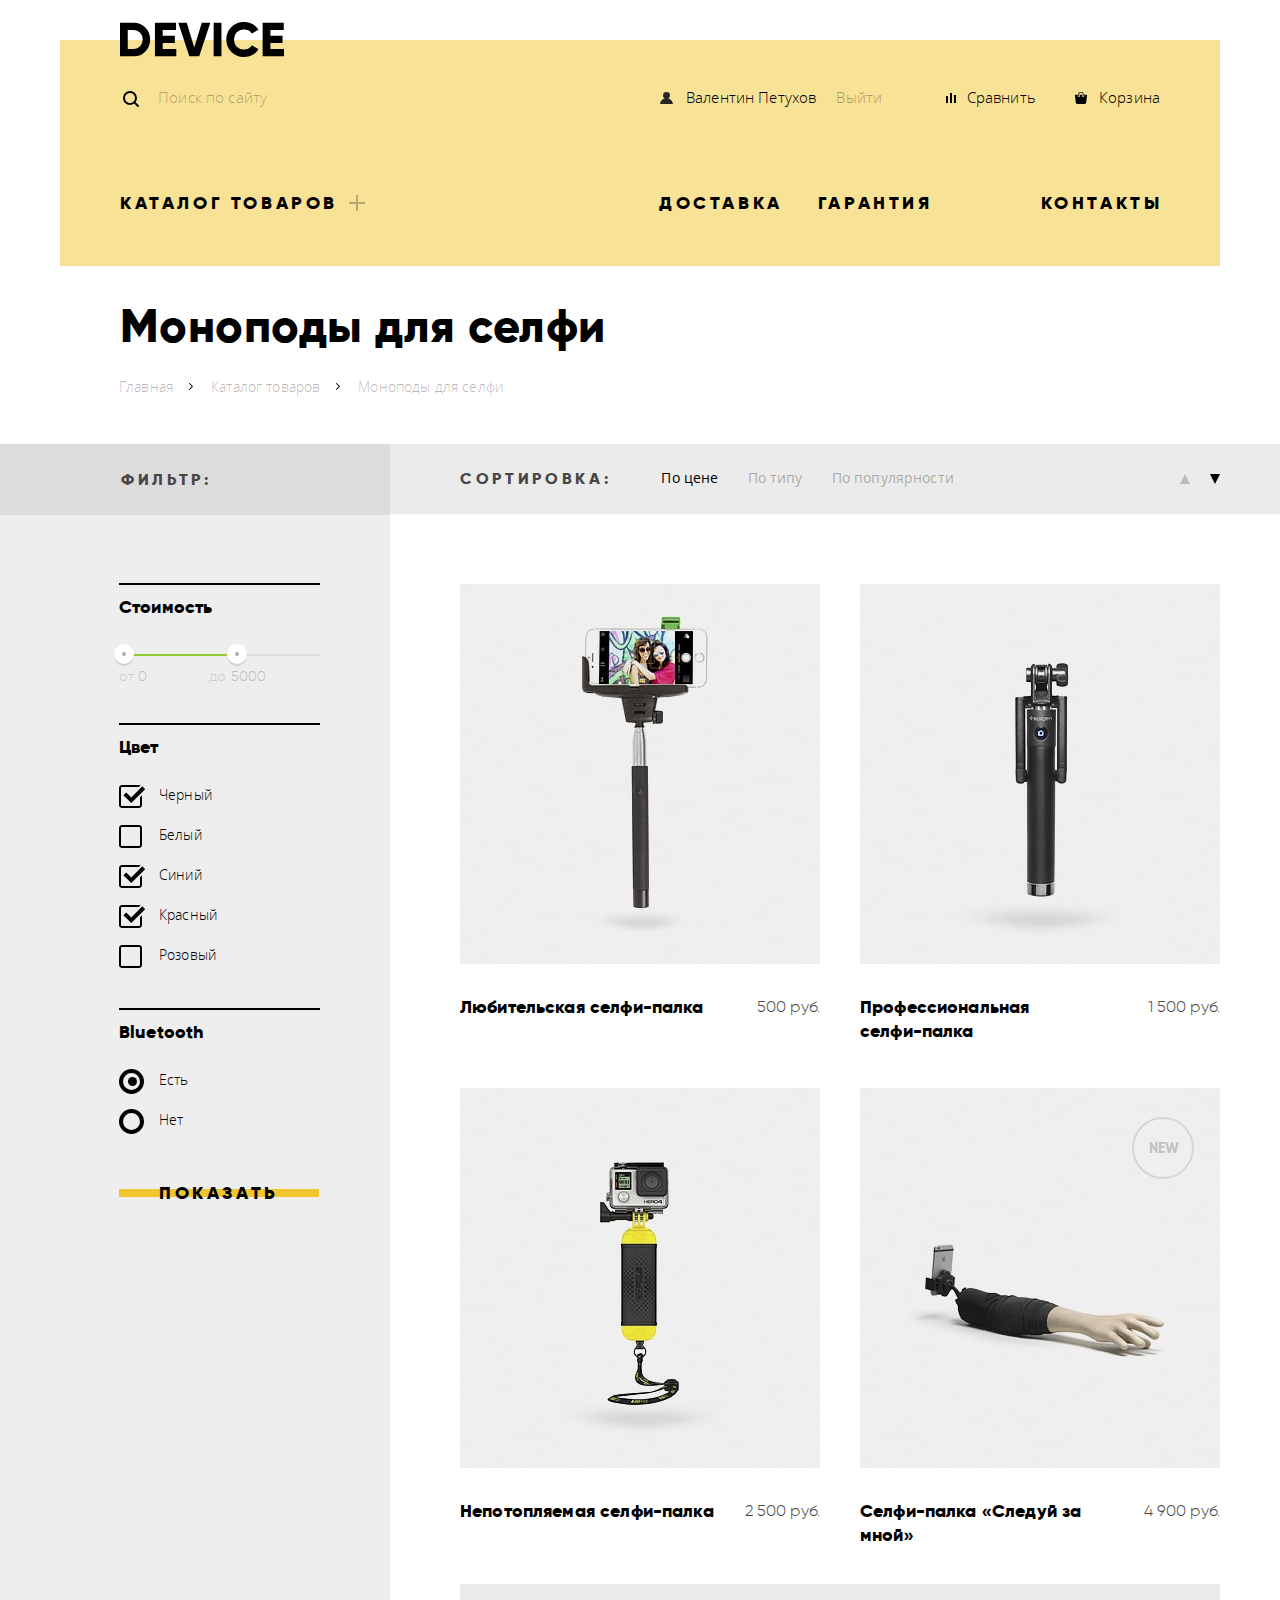
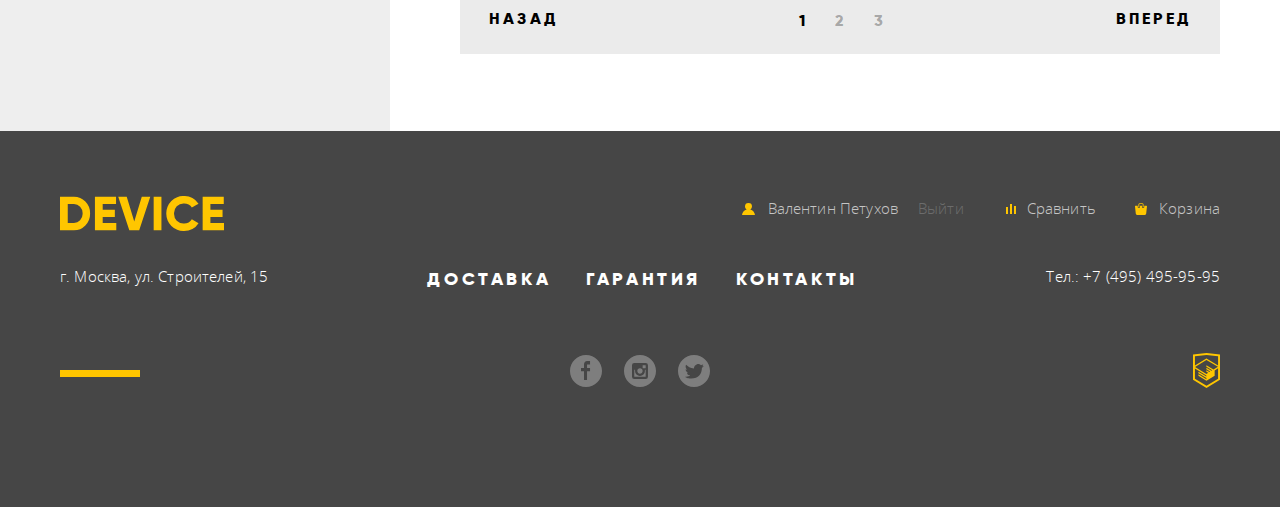
==== commit ec9f9823: "Закончил оформление подвала на странице каталога" ====
--- a/catalog.html
+++ b/catalog.html
@@ -273,7 +273,7 @@
       </div> <!-- catalog -->
     </main>
 
-    <footer class="main-footer">
+    <footer class="main-footer main-footer--catalog">
       <div class="container">
         <div class="main-footer__row1">
           <a class="home-link main-footer__home-link">
@@ -281,10 +281,10 @@
           </a>
 
           <div class="main-footer__buttons">
-            <a class="main-footer__button main-footer__button--user-cabinet" href="#" aria-label="Открыть личный кабинет">Валентин Петухов</a>
-            <a class="main-footer__button main-footer__button--logout" href="#">Выйти</a>
-            <a class="main-footer__button main-footer__button--compare" href="#">Сравнить</a>
-            <a class="main-footer__button main-footer__button--cart" href="#">Корзина</a>
+            <a class="main-button main-button__icon main-button__icon--login" href="#" aria-label="Открыть личный кабинет">Валентин Петухов</a>
+            <a class="main-button main-button__logout" href="#">Выйти</a>
+            <a class="main-button main-button__icon main-button__icon--compare" href="#">Сравнить</a>
+            <a class="main-button main-button__icon main-button__icon--cart" href="#">Корзина</a>
           </div>
         </div>
 
@@ -317,18 +317,31 @@
           <div class="main-footer-socials">
             <ul class="socials-list">
               <li class="social-item">
-                <a class="social-item__button social-item__button--type--fb" href="#">Facebook</a>
+                <a class="social-item__button" href="#">
+                  <span class="visually-hidden">Facebook</span>
+                  <img class="social-item__image" src="img/socials/facebook.svg" width="32" height="32">
+                </a>
               </li>
               <li class="social-item">
-                <a class="social-item__button social-item__button--type--insta" href="#">Instagram</a>
+                <a class="social-item__button" href="#">
+                  <span class="visually-hidden">Instagram</span>
+                  <img class="social-item__image" src="img/socials/instagram.svg" width="32" height="32">
+                </a>
               </li>
               <li class="social-item">
-                <a class="social-item__button social-item__button--type--tw" href="#">Twitter</a>
+                <a class="social-item__button" href="#">
+                  <span class="visually-hidden">Twitter</span>
+                  <img class="social-item__image" src="img/socials/twitter.svg" width="32" height="32">
+                </a>
               </li>
             </ul>
           </div>
 
-          <a class="copyright-button" href="https://htmlacademy.ru/intensive/htmlcss">HTML Academy</a>
+          <a class="copyright-button" href="https://htmlacademy.ru/intensive/htmlcss">
+            <span class="visually-hidden">HTML Academy</span>
+            <img class="copyright-button__image" src="img/logo_html_academy.svg" width="32" height="32">
+            <img src="">
+          </a>
         </div>
       </div>
     </footer>
--- a/css/style.css
+++ b/css/style.css
@@ -1151,7 +1151,7 @@
 .about {
   position: relative;
 
-  width: 480px;
+  width: 475px;
   padding-top: 65px;
   padding-right: 80px;
 }
@@ -1331,10 +1331,6 @@
   background-image: url("../img/icons/cart_yellow.svg");
 }
 
-.main-footer__button--logout {
-  opacity: 0.3;
-}
-
 .main-footer__navigation {
   order: 1;
   margin-top: 3px;
@@ -1366,6 +1362,10 @@
 .main-footer-socials {
   margin-top: 16px;
   margin-left: 510px;
+}
+
+.main-footer--catalog {
+  margin-top: 0;
 }
 
 .socials-list {
@@ -1683,7 +1683,7 @@
 /******** catalog-items *********/
 .catalog-items {
   width: 760px;
-  padding: 70px 0 80px 70px;
+  padding: 70px 0 77px 70px;
 }
 
 .catalog-items-list {
@@ -1809,6 +1809,7 @@
 /******** pagination *********/
 .pagination {
   display: flex;
+  align-items: center;
   margin: 0;
   padding: 0;
 
@@ -1822,9 +1823,19 @@
   letter-spacing: 0.2em;
 
   background-color: #ebebeb;
-
-  /*------- temporary -------*/
-  min-height: 70px;
+}
+
+.pagination-item:first-child {
+  margin-right: auto;
+}
+
+.pagination-item:last-child {
+  margin-left: auto;
+}
+
+.pagination-item__button {
+  display: block;
+  padding: 23px 29px;
 }
 
 .pagination-item__button:hover,
@@ -1837,6 +1848,8 @@
 }
 
 .pagination-item__page-button {
+  display: block;
+  padding: 25px 8px 21px 19px;
   color: rgba(0, 0, 0, 0.3);
 }
 
@@ -1854,5 +1867,5 @@
 }
 
 .catalog-items__pagination {
-  margin-top: 35px;
-}
+  margin-top: 37px;
+}
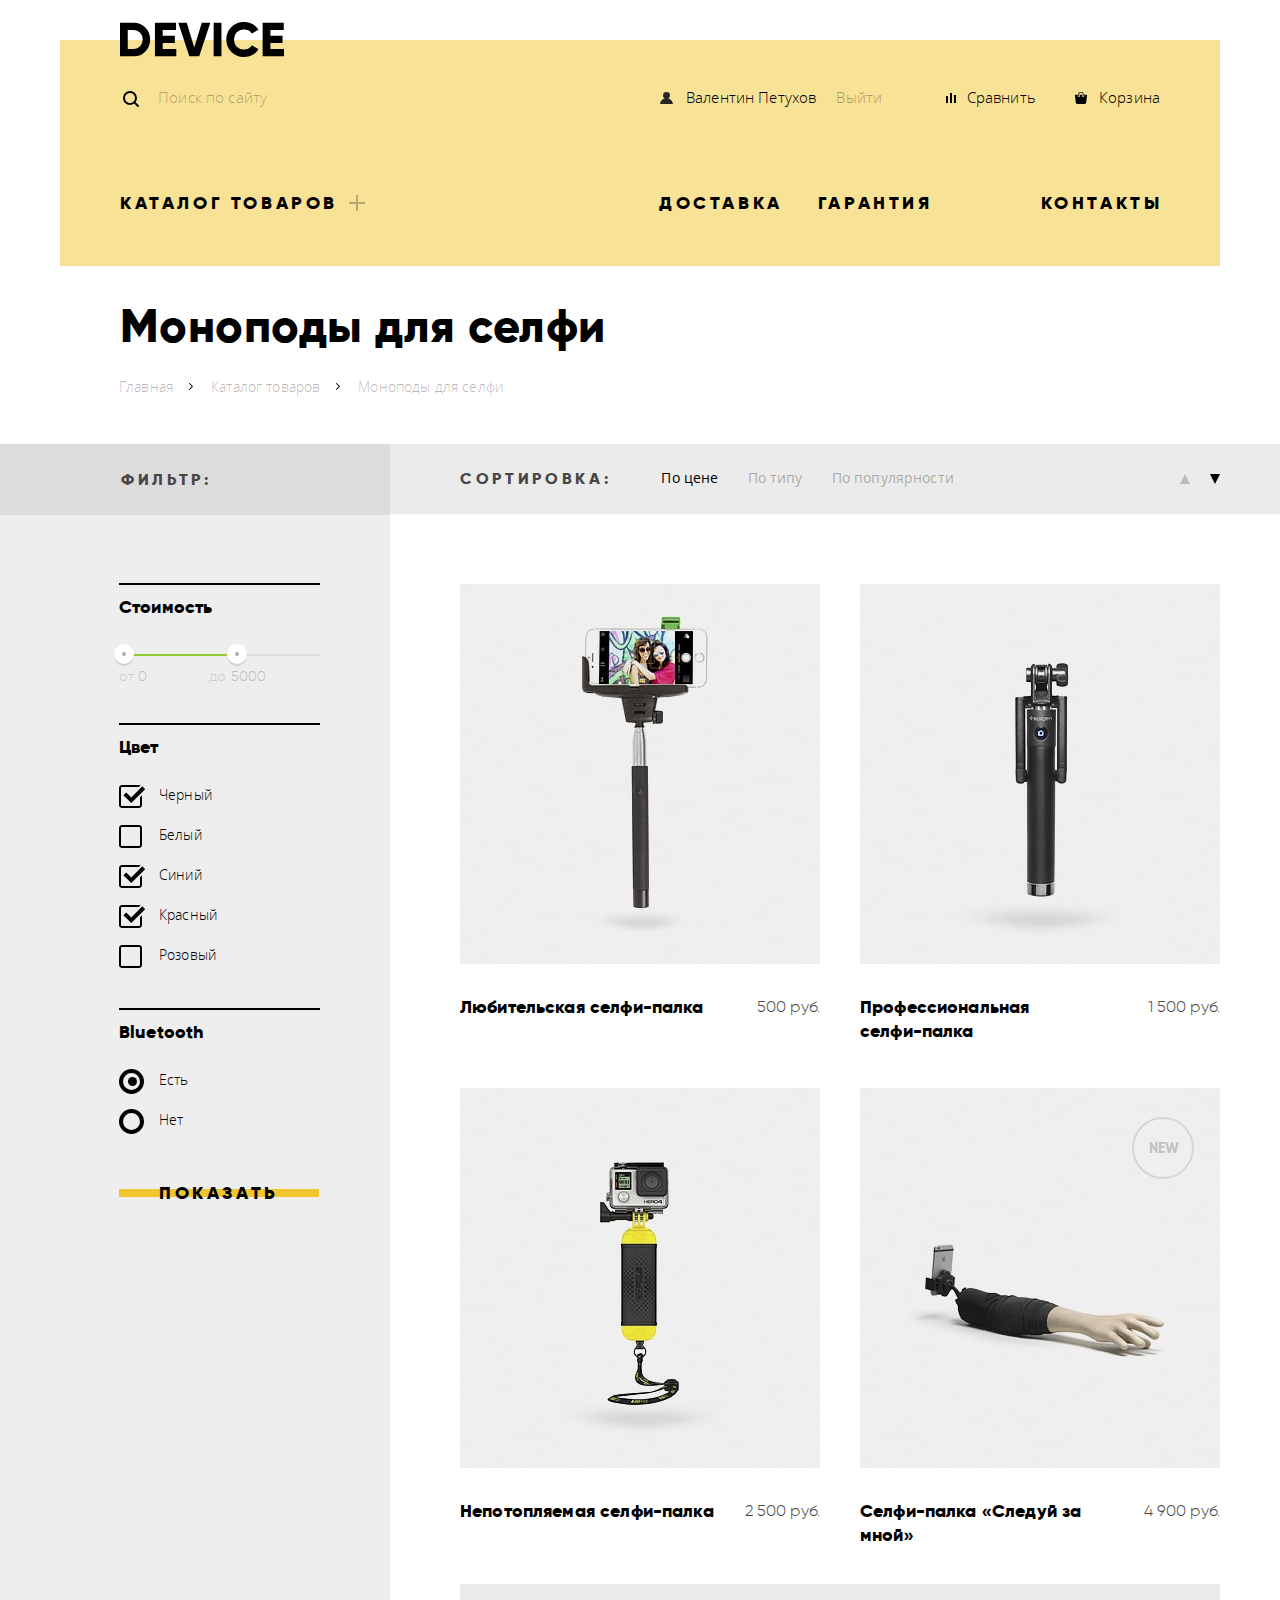
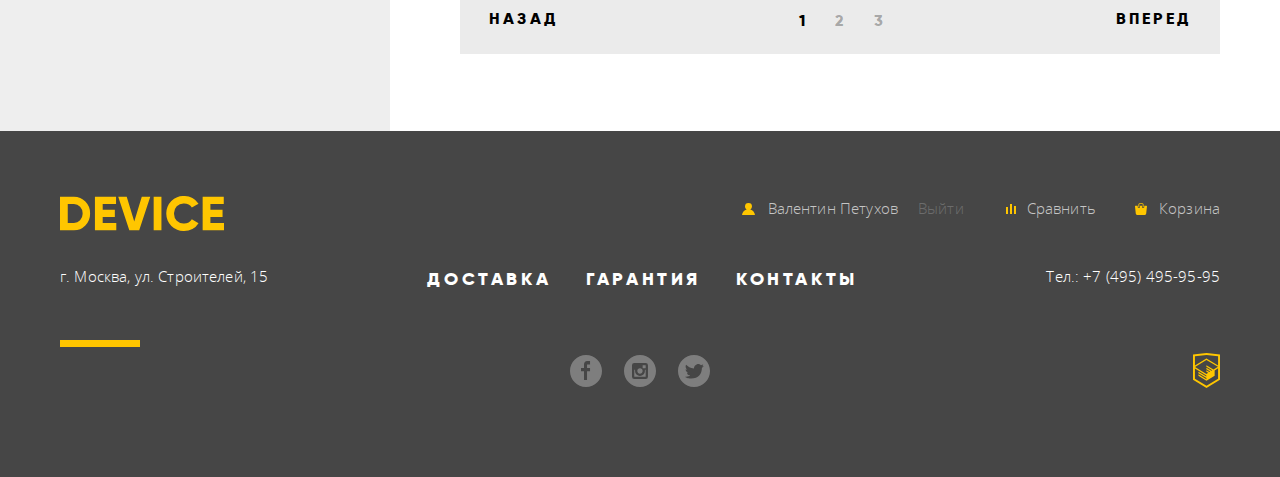
==== commit 4f161465: "Исправил ошибки" ====
--- a/catalog.html
+++ b/catalog.html
@@ -30,8 +30,8 @@
           <ul class="menu">
             <li class="menu__item menu__item--with-submenu">
               <a class="menu__link" href="catalog.html">Каталог товаров</a>
-              <ul class="menu__submenu">
-                <div class="menu__submenu-col-1">
+              <div class="menu__submenu">
+                <ul class="menu__submenu-col-1">
                   <li class="menu__submenu-item">
                     <a class="menu__submenu-link" href="#">Виртуальная реальность</a>
                   </li>
@@ -41,21 +41,21 @@
                   <li class="menu__submenu-item">
                     <a class="menu__submenu-link" href="#">Экшн-камеры</a>
                   </li>
-                </div>
-                <div class="menu__submenu-col-2">
+                </ul>
+                <ul class="menu__submenu-col-2">
                   <li class="menu__submenu-item">
                     <a class="menu__submenu-link" href="#">Фитнес-браслеты</a>
                   </li>
                   <li class="menu__submenu-item">
                     <a class="menu__submenu-link" href="#">Умные часы</a>
                   </li>
-                </div>
-                <div class="menu__submenu-col-3">
+                </ul>
+                <ul class="menu__submenu-col-3">
                   <li class="menu__submenu-item">
                     <a class="menu__submenu-link" href="#">Квадрокоптеры</a>
                   </li>
-                </div>
-              </ul>
+                </ul>
+              </div>
             </li>
             <li class="menu__item">
               <a class="menu__link" href="#">Доставка</a>
@@ -319,19 +319,19 @@
               <li class="social-item">
                 <a class="social-item__button" href="#">
                   <span class="visually-hidden">Facebook</span>
-                  <img class="social-item__image" src="img/socials/facebook.svg" width="32" height="32">
+                  <img class="social-item__image" src="img/socials/facebook.svg" width="32" height="32" alt="Facebook">
                 </a>
               </li>
               <li class="social-item">
                 <a class="social-item__button" href="#">
                   <span class="visually-hidden">Instagram</span>
-                  <img class="social-item__image" src="img/socials/instagram.svg" width="32" height="32">
+                  <img class="social-item__image" src="img/socials/instagram.svg" width="32" height="32" alt="Instagram">
                 </a>
               </li>
               <li class="social-item">
                 <a class="social-item__button" href="#">
                   <span class="visually-hidden">Twitter</span>
-                  <img class="social-item__image" src="img/socials/twitter.svg" width="32" height="32">
+                  <img class="social-item__image" src="img/socials/twitter.svg" width="32" height="32" alt="Twitter">
                 </a>
               </li>
             </ul>
@@ -339,8 +339,7 @@
 
           <a class="copyright-button" href="https://htmlacademy.ru/intensive/htmlcss">
             <span class="visually-hidden">HTML Academy</span>
-            <img class="copyright-button__image" src="img/logo_html_academy.svg" width="32" height="32">
-            <img src="">
+            <img class="copyright-button__image" src="img/logo_html_academy.svg" width="32" height="32" alt="HTML Academy">
           </a>
         </div>
       </div>
--- a/css/style.css
+++ b/css/style.css
@@ -637,6 +637,15 @@
   display: flex;
 }
 
+.menu__submenu-col-1,
+.menu__submenu-col-2,
+.menu__submenu-col-3 {
+  margin: 0;
+  padding: 0;
+
+  list-style: none;
+}
+
 .menu__submenu-col-1 {
   width: 200px;
 }
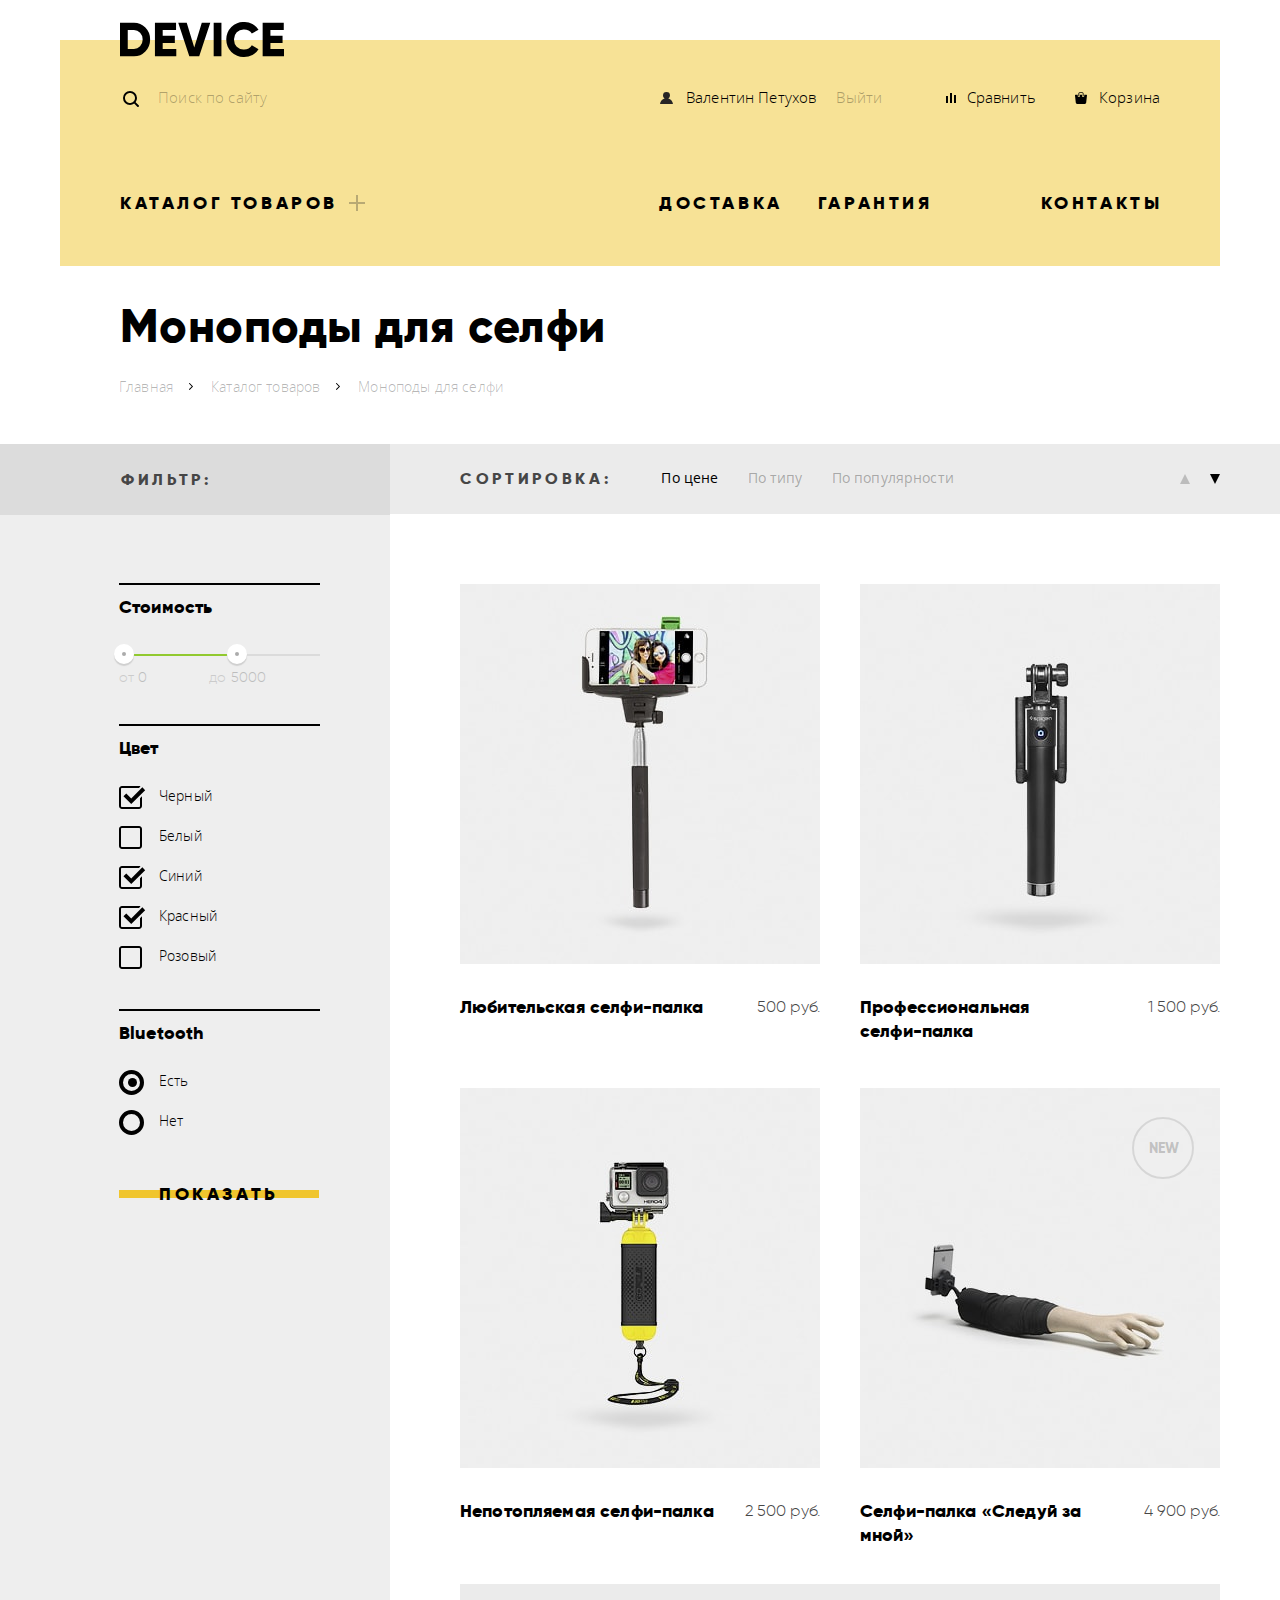
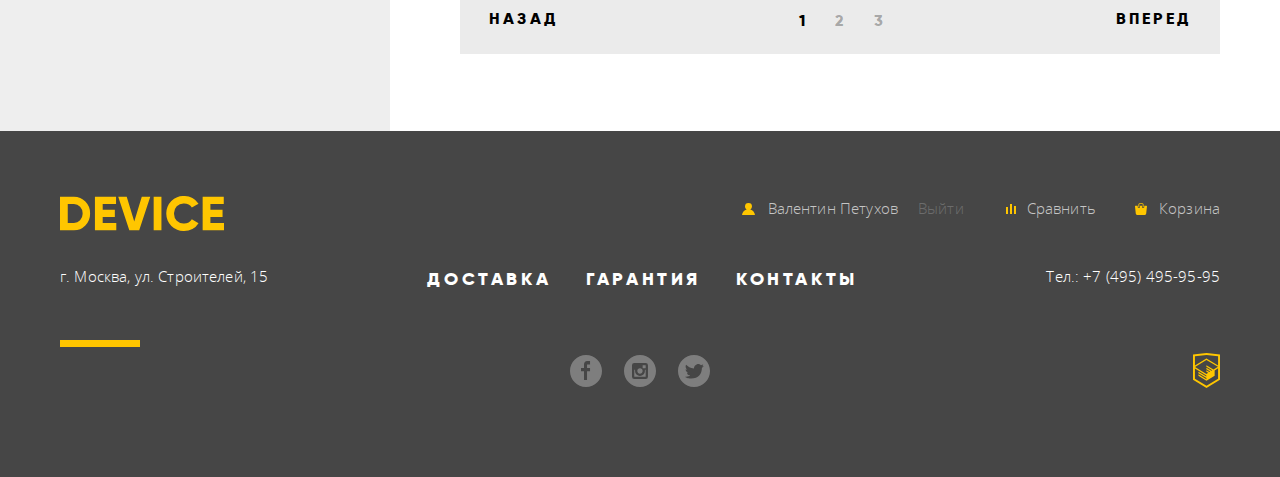
==== commit 9bc4a7c5: "Продолжаю оформлять модальные окна. Изменил разметку подменю каталога" ====
--- a/catalog.html
+++ b/catalog.html
@@ -30,32 +30,26 @@
           <ul class="menu">
             <li class="menu__item menu__item--with-submenu">
               <a class="menu__link" href="catalog.html">Каталог товаров</a>
-              <div class="menu__submenu">
-                <ul class="menu__submenu-col-1">
-                  <li class="menu__submenu-item">
-                    <a class="menu__submenu-link" href="#">Виртуальная реальность</a>
-                  </li>
-                  <li class="menu__submenu-item">
-                    <a class="menu__submenu-link" href="#">Моноподы для селфи</a>
-                  </li>
-                  <li class="menu__submenu-item">
-                    <a class="menu__submenu-link" href="#">Экшн-камеры</a>
-                  </li>
-                </ul>
-                <ul class="menu__submenu-col-2">
-                  <li class="menu__submenu-item">
-                    <a class="menu__submenu-link" href="#">Фитнес-браслеты</a>
-                  </li>
-                  <li class="menu__submenu-item">
-                    <a class="menu__submenu-link" href="#">Умные часы</a>
-                  </li>
-                </ul>
-                <ul class="menu__submenu-col-3">
-                  <li class="menu__submenu-item">
-                    <a class="menu__submenu-link" href="#">Квадрокоптеры</a>
-                  </li>
-                </ul>
-              </div>
+              <ul class="menu__submenu">
+                <li class="menu__submenu-item menu__submenu-item--col1">
+                  <a class="menu__submenu-link" href="#">Виртуальная реальность</a>
+                </li>
+                <li class="menu__submenu-item">
+                  <a class="menu__submenu-link" href="#">Фитнес-браслеты</a>
+                </li>
+                <li class="menu__submenu-item">
+                  <a class="menu__submenu-link" href="#">Квадрокоптеры</a>
+                </li>
+                <li class="menu__submenu-item menu__submenu-item--col1">
+                  <a class="menu__submenu-link" href="#">Моноподы для селфи</a>
+                </li>
+                <li class="menu__submenu-item">
+                  <a class="menu__submenu-link" href="#">Умные часы</a>
+                </li>
+                <li class="menu__submenu-item menu__submenu-item--new-line">
+                  <a class="menu__submenu-link" href="#">Экшн-камеры</a>
+                </li>
+              </ul>
             </li>
             <li class="menu__item">
               <a class="menu__link" href="#">Доставка</a>
--- a/css/style.css
+++ b/css/style.css
@@ -5,7 +5,7 @@
   font-style: normal;
 
   src: url("../fonts/opensanslight.woff") format("woff"),
-   url("../fonts/opensanslight.woff2") format("woff2");
+  url("../fonts/opensanslight.woff2") format("woff2");
 }
 
 @font-face {
@@ -46,9 +46,9 @@
   line-height: 30px;
   font-family: "Open Sans", Arial, sans-serif;
   color: #464646;
+  letter-spacing: 0.01em;
 
   background-color: #ffffff;
-  letter-spacing: 0.01em;
 }
 
 a {
@@ -69,14 +69,15 @@
   width: 1px;
   height: 1px;
   margin: -1px;
+  padding: 0;
+  overflow: hidden;
+
+  white-space: nowrap;
+
   border: 0;
-  padding: 0;
-
-  white-space: nowrap;
-
+
+  clip: rect(0 0 0 0);
   clip-path: inset(100%);
-  clip: rect(0 0 0 0);
-  overflow: hidden;
 }
 
 .container {
@@ -162,14 +163,14 @@
   top: 0;
   left: 0;
 
+  width: 27px;
   height: 23px;
-  width: 27px;
 
   background: url("../img/checkbox_off.svg") 0 0 no-repeat;
 }
 
 .form-checkbox input[type="checkbox"]:checked + .checkbox-indicator {
-  background-image: url("../img/checkbox_on.svg")
+  background-image: url("../img/checkbox_on.svg");
 }
 
 .form-radio {
@@ -189,8 +190,8 @@
   top: 50%;
   left: 0;
 
+  width: 17px;
   height: 17px;
-  width: 17px;
   margin-top: -11px;
 
   border: 4px solid #000000;
@@ -203,8 +204,8 @@
   top: 50%;
   left: 50%;
 
+  width: 9px;
   height: 9px;
-  width: 9px;
   margin-top: -4px;
   margin-left: -4px;
 
@@ -231,6 +232,34 @@
 .form-radio input[type="radio"]:focus + .checkbox-indicator {
   outline: thin dotted;
   outline: 5px auto -webkit-focus-ring-color;
+}
+
+.form__label {
+  display: inline-block;
+  margin: 12px 0 7px;
+
+  font-weight: 800;
+  font-size: 18px;
+  line-height: 24px;
+  font-family: "Gilroy", Arial, sans-serif;
+  color: #000000;
+}
+
+.form-input {
+  box-sizing: border-box;
+  width: 100%;
+  margin: 0;
+  padding: 15px 19px 18px  ;
+
+  font-weight: 400;
+  font-size: 14px;
+  line-height: 18px;
+  font-family: "Open Sans", Arial, sans-serif;
+  color: rgba(70, 70, 70, 0.4);
+  letter-spacing: normal;
+
+  background-color: #f2f2f2;
+  border: none;
 }
 
 /******** button *********/
@@ -290,11 +319,13 @@
   margin-bottom: 43px;
   padding: 0;
   padding-left: 21px;
+
   list-style: none;
 }
 
 .breadcrumb-item {
   position: relative;
+
   padding-left: 38px;
 }
 
@@ -305,8 +336,8 @@
   left: 16px;
 
   display: block;
+  width: 4px;
   height: 7px;
-  width: 4px;
 
   background: url("../img/nav-arrow.svg") 0 0 no-repeat;
 }
@@ -331,13 +362,13 @@
 
 /******** main-header *********/
 .main-header {
+  position: relative;
+
   display: flex;
   flex-direction: column;
   margin-top: 40px;
   padding: 42px 60px 48px;
 
-  position: relative;
-
   background-color: #f7e296;
 }
 
@@ -367,13 +398,11 @@
 }
 
 .main-button {
-
   display: block;
+  margin-left: 37px;
 
   vertical-align: middle;
   color: #000000;
-
-  margin-left: 37px;
 }
 
 .main-button:hover,
@@ -391,6 +420,7 @@
 
 .main-button__icon {
   position: relative;
+
   padding-left: 26px;
 }
 
@@ -398,7 +428,7 @@
   content: "";
   position: absolute;
   top: 9px;
-  left:0;
+  left: 0;
 
   width: 13px;
   height: 13px;
@@ -413,16 +443,19 @@
 
 .main-button__icon--compare::before {
   left: 4px;
+
   background-image: url("../img/icons/compare.svg");
 }
 
 .main-button__icon--cart::before {
   left: 2px;
+
   background-image: url("../img/icons/cart.svg");
 }
 
 .main-button__logout {
   margin-left: 20px;
+
   opacity: 0.3;
 }
 
@@ -433,7 +466,6 @@
   margin: 0;
   margin-right: 62px;
   padding: 0;
-
 }
 
 .search-form__query-label {
@@ -443,7 +475,7 @@
   margin: 0;
   padding: 0;
 
-  font-size: 0px;
+  font-size: 0;
 }
 
 .search-form__query-label::before {
@@ -470,8 +502,8 @@
   padding-left: 38px;
 
   font: inherit;
+  vertical-align: middle;
   letter-spacing: inherit;
-  vertical-align: middle;
 
   background: none;
   border: none;
@@ -479,8 +511,8 @@
 }
 
 .search-form__query::-webkit-input-placeholder {
-    color: rgba(0, 0, 0, 0.3);
- }
+  color: rgba(0, 0, 0, 0.3);
+}
 .search-form__query:-ms-input-placeholder {
   color: rgba(0, 0, 0, 0.3);
 }
@@ -493,8 +525,8 @@
 
 .search-form__query:focus::-webkit-input-placeholder,
 .search-form__query:hover::-webkit-input-placeholder {
-    color: rgba(0, 0, 0, 0.6);
- }
+  color: rgba(0, 0, 0, 0.6);
+}
 .search-form__query:focus:-ms-input-placeholder,
 .search-form__query:hover:-ms-input-placeholder {
   color: rgba(0, 0, 0, 0.6);
@@ -555,6 +587,7 @@
   flex-wrap: nowrap;
   margin: 0;
   padding: 0;
+
   list-style: none;
 }
 
@@ -576,6 +609,7 @@
 
 .menu__item--with-submenu {
   position: relative;
+
   padding-right: 30px;
 }
 
@@ -621,14 +655,26 @@
   z-index: 10;
 
   display: none;
-  justify-content: space-between;
-  width: 600px;
-  margin: 0;
-  padding: 21px 500px 31px 60px;
+  flex-wrap: wrap;
+  width: 640px;
+  margin: 0;
+  padding: 21px 460px 31px 60px;
 
   list-style: none;
 
   background-color: #f7e296;
+}
+
+.menu__submenu-item {
+  width: 200px;
+}
+
+.menu__submenu-item--col1 {
+  margin-right: 40px;
+}
+
+.menu__submenu-item--new-line {
+  width: 240px;
 }
 
 .menu__link:focus + .menu__submenu,
@@ -637,24 +683,6 @@
   display: flex;
 }
 
-.menu__submenu-col-1,
-.menu__submenu-col-2,
-.menu__submenu-col-3 {
-  margin: 0;
-  padding: 0;
-
-  list-style: none;
-}
-
-.menu__submenu-col-1 {
-  width: 200px;
-}
-
-.menu__submenu-col-2,
-.menu__submenu-col-3 {
-  width: 160px;
-}
-
 .menu__submenu-link {
   display: block;
   padding-bottom: 6px;
@@ -708,7 +736,7 @@
 }
 
 .slide {
-position: relative;
+  position: relative;
 
   display: flex;
   justify-content: space-between;
@@ -742,6 +770,7 @@
 
 .slide__image-container {
   position: relative;
+
   width: 560px;
 }
 
@@ -804,6 +833,7 @@
 
 .slide__parameters {
   order: 3;
+
   border-collapse: collapse;
 }
 
@@ -823,11 +853,11 @@
 }
 
 .slide__parameter-name {
+  order: 1;
   padding-top: 7px;
 
   font-size: 13px;
   line-height: 20px;
-  order: 1;
 }
 
 .slide__parameter-value {
@@ -907,7 +937,6 @@
   width: 160px;
   margin-top: 40px;
   margin-left: 40px;
-
 }
 
 .catalog-category__button {
@@ -926,7 +955,7 @@
 }
 
 
- .catalog-category__button::before {
+.catalog-category__button::before {
   content: "";
   position: absolute;
   top: 0;
@@ -938,7 +967,7 @@
   background-color: #f7e296;
 }
 
-.catalog-category__button:hover::before ,
+.catalog-category__button:hover::before,
 .catalog-category__button:focus::before {
   background-color: #f0c52e;
 }
@@ -1014,8 +1043,8 @@
 }
 
 .services__buttons {
+  width: 277px;
   min-height: 263px;
-  width: 277px;
   margin: 0;
   padding: 0;
   padding-top: 56px;
@@ -1142,13 +1171,14 @@
   width: 260px;
   height: 100px;
   margin-left: 40px;
+
+  opacity: 0.2;
   filter: grayscale(100%);
-  opacity: 0.2;
 }
 
 .brand:hover {
+  opacity: 1;
   filter: none;
-  opacity: 1;
 }
 
 .about-and-contacts-row {
@@ -1299,8 +1329,8 @@
   left: 0;
 
   display: block;
+  width: 80px;
   height: 7px;
-  width: 80px;
 
   background-color: #ffc600;
 }
@@ -1426,16 +1456,6 @@
 .copyright-button__image {
   width: 27px;
   height: 35px;
-}
-
-
-/******** modal-contacts *********/
-.contacts-form__label {
-  font-weight: 800;
-  font-size: 18px;
-  line-height: 24px;
-  font-family: "Gilroy", Arial, sans-serif;
-  color: #000000;
 }
 
 
@@ -1498,14 +1518,14 @@
 .price-filter__range-scale {
   height: 2px;
 
-  background-color: #dbdbdb
+  background-color: #dbdbdb;
 }
 
 .price-filter__range-bar {
   width: 59%;
   height: 2px;
 
-  background-color: #91c92f
+  background-color: #91c92f;
 }
 
 .price-filter__range-toggle {
@@ -1533,13 +1553,14 @@
   left: -5px;
 }
 
-.price-filter__range-toggle--max{
+.price-filter__range-toggle--max {
   left: 108px;
 }
 
 .price-filter__controls {
-    font-size: 0;
-    opacity: 0.2;
+  font-size: 0;
+
+  opacity: 0.2;
 }
 
 .price-filter__label {
@@ -1763,12 +1784,13 @@
 }
 
 .catalog-item__button-into-cart {
+  width: 200px;
   margin-top: 35px;
-  width: 200px;
 }
 
 .catalog-item__button-to-compare {
   margin-top: 15px;
+
   font-size: 13px;
   line-height: 20px;
   color: rgba(0, 0, 0, 0.5);
@@ -1793,8 +1815,9 @@
   height: 58px;
 
   font-size: 0;
+
   border: 2px solid rgba(0, 0, 0, 0.1);
-  border-radius: 50%
+  border-radius: 50%;
 }
 
 
@@ -1859,6 +1882,7 @@
 .pagination-item__page-button {
   display: block;
   padding: 25px 8px 21px 19px;
+
   color: rgba(0, 0, 0, 0.3);
 }
 
@@ -1878,3 +1902,98 @@
 .catalog-items__pagination {
   margin-top: 37px;
 }
+
+
+/******** modal *********/
+.modal {
+  background-color: #ffffff;
+  color: #000000;
+  position: fixed;
+  z-index: 100;
+  box-shadow: 0 10px 40px 0 rgba(0, 0, 0, 0.2);
+}
+
+.modal__close {
+  position: absolute;
+  top: 22px;
+  right: 22px;
+
+  width: 55px;
+  height: 55px;
+
+  font-size: 0;
+
+  background-color: #f0c52e;
+  border: 0;
+  border-radius: 50%;
+  cursor: pointer;
+  opacity: 0.5;
+}
+
+.modal__close:hover,
+.modal__close:focus {
+  opacity: 1;
+}
+
+.modal__close:active {
+  opacity: 0.3;
+}
+
+.modal__close::before,
+.modal__close::after {
+  content: "";
+  position: absolute;
+  top: 26px;
+  left: 12px;
+
+  width: 30px;
+  height: 2px;
+
+  background-color: #ffffff;
+}
+
+.modal__close::before {
+  transform: rotate(45deg);
+}
+
+.modal__close::after {
+  transform: rotate(-45deg);
+}
+
+
+/******** modal-contacts *********/
+.modal-contacts {
+  top: 120px;
+  left: 50%;
+
+  width: 800px;
+  margin-left: -480px;
+  padding: 80px 80px 90px;
+}
+
+
+/******** contacts-form *********/
+.contacts-form {
+  display: flex;
+  flex-wrap: wrap;
+  justify-content: space-between;
+}
+
+.contacts-form__section {
+  width: 100%;
+  margin-bottom: 20px;
+  padding-right: 20px;
+  padding-left: 20px;
+  box-sizing: border-box;
+}
+
+.contacts-form__section__half-width {
+  flex-basis: 50%;
+  max-width: 50%;
+}
+
+.contacts-form__button {
+  width: 200px;
+  margin-top: 9px;
+  margin-left: 20px;
+}
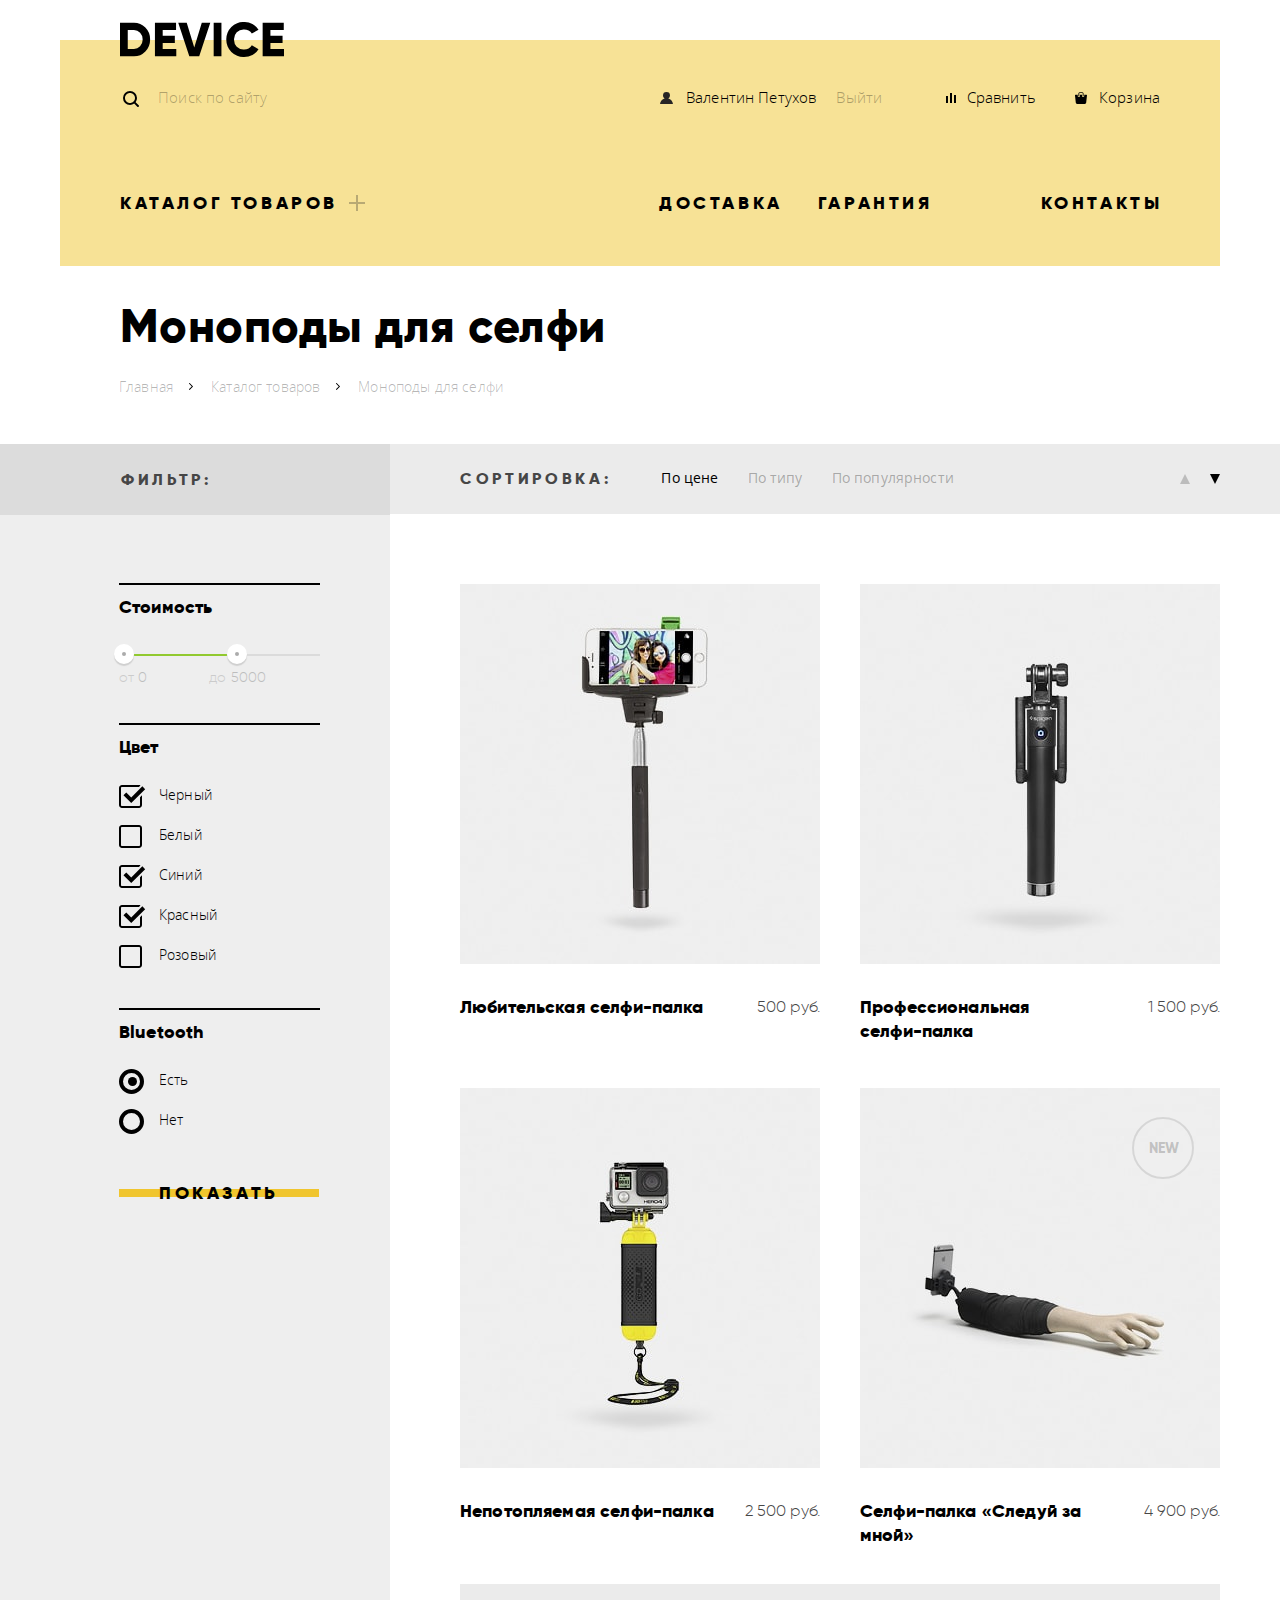
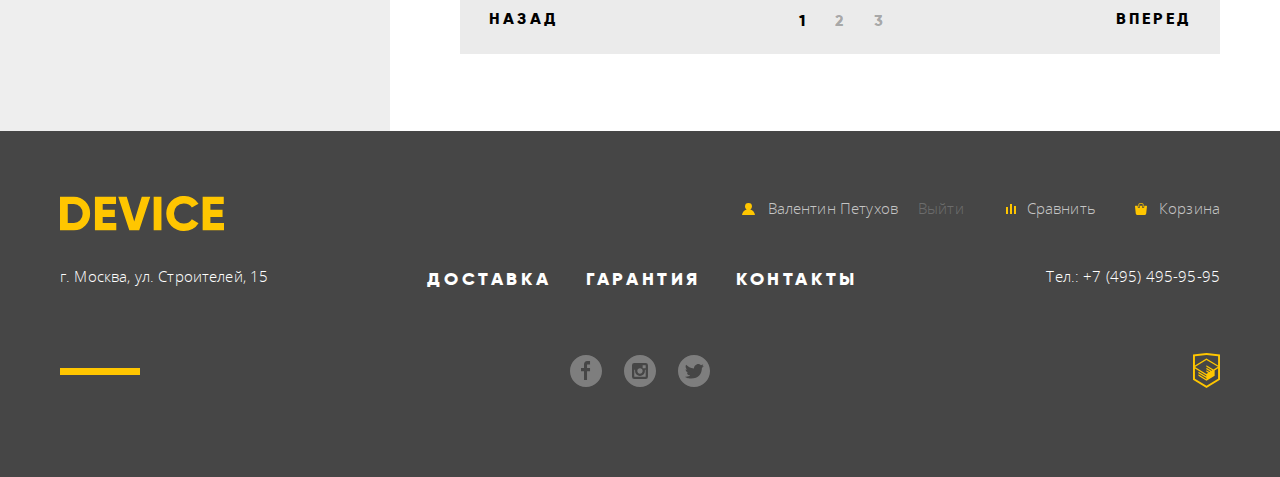
==== commit 626ffbf4: "Исправил замечания" ====
--- a/catalog.html
+++ b/catalog.html
@@ -270,7 +270,7 @@
     <footer class="main-footer main-footer--catalog">
       <div class="container">
         <div class="main-footer__row1">
-          <a class="home-link main-footer__home-link">
+          <a class="home-link main-footer__home-link" href="index.html">
             <img class="logo" src="img/logo_yellow.svg" width="164" height="35" alt="Логотип интернет магазина Девайс">
           </a>
 
--- a/css/style.css
+++ b/css/style.css
@@ -242,6 +242,7 @@
   font-size: 18px;
   line-height: 24px;
   font-family: "Gilroy", Arial, sans-serif;
+  vertical-align: top;
   color: #000000;
 }
 
@@ -255,12 +256,39 @@
   font-size: 14px;
   line-height: 18px;
   font-family: "Open Sans", Arial, sans-serif;
-  color: rgba(70, 70, 70, 0.4);
+  color: #464646;
   letter-spacing: normal;
 
   background-color: #f2f2f2;
   border: none;
 }
+
+.form-input:hover {
+  background-color: #ebebeb;
+}
+
+.form-input:focus {
+  background-color: #ffffff;
+  outline: 3px solid #f7e296;
+}
+
+.form-input:invalid {
+  background-color: #f6dada;
+}
+
+.form-input::-webkit-input-placeholder {
+  color: rgba(70, 70, 70, 0.4);
+}
+.form-input:-ms-input-placeholder {
+  color: rgba(70, 70, 70, 0.4);
+}
+.form-input::-ms-input-placeholder {
+  color: rgba(70, 70, 70, 0.4);
+}
+.form-input::placeholder {
+  color: rgba(70, 70, 70, 0.4);
+}
+
 
 /******** button *********/
 .button {
@@ -476,12 +504,13 @@
   padding: 0;
 
   font-size: 0;
+  vertical-align: middle;
 }
 
 .search-form__query-label::before {
   content: "";
   position: absolute;
-  top: 0;
+  top: 4px;
   left: 3px;
 
   width: 16px;
@@ -1029,6 +1058,7 @@
 /******** services *********/
 .services {
   min-height: 288px;
+  min-width: 1200px;
   margin-bottom: 94px;
   padding-top: 100px;
 
@@ -1297,6 +1327,7 @@
 
 /******** main-footer *********/
 .main-footer {
+  min-width: 1200px;
   margin-top: 82px;
   padding: 65px 0 80px;
 
@@ -1325,7 +1356,7 @@
 .main-footer__row3::before {
   content: "";
   position: absolute;
-  bottom: 50px;
+  bottom: 22px;
   left: 0;
 
   display: block;
@@ -1571,6 +1602,7 @@
   font-size: 14px;
   line-height: 20px;
   font-family: "Gilroy", Arial, sans-serif;
+  vertical-align: top;
 }
 
 .price-filter__input {
@@ -1910,7 +1942,7 @@
   color: #000000;
   position: fixed;
   z-index: 100;
-  box-shadow: 0 10px 40px 0 rgba(0, 0, 0, 0.2);
+  box-shadow: 0 10px 30px 0 rgba(0, 0, 0, 0.2);
 }
 
 .modal__close {
@@ -1968,7 +2000,7 @@
 
   width: 800px;
   margin-left: -480px;
-  padding: 80px 80px 90px;
+  padding: 80px;
 }
 
 
@@ -1997,3 +2029,19 @@
   margin-top: 9px;
   margin-left: 20px;
 }
+
+
+/******** modal-map *********/
+.modal-map {
+  top: 120px;
+  left: 50%;
+
+  width: 960px;
+  height: 559px;
+  margin-left: -480px;
+}
+
+.modal-map__map-image {
+  width: 960px;
+  height: 559px;
+}
